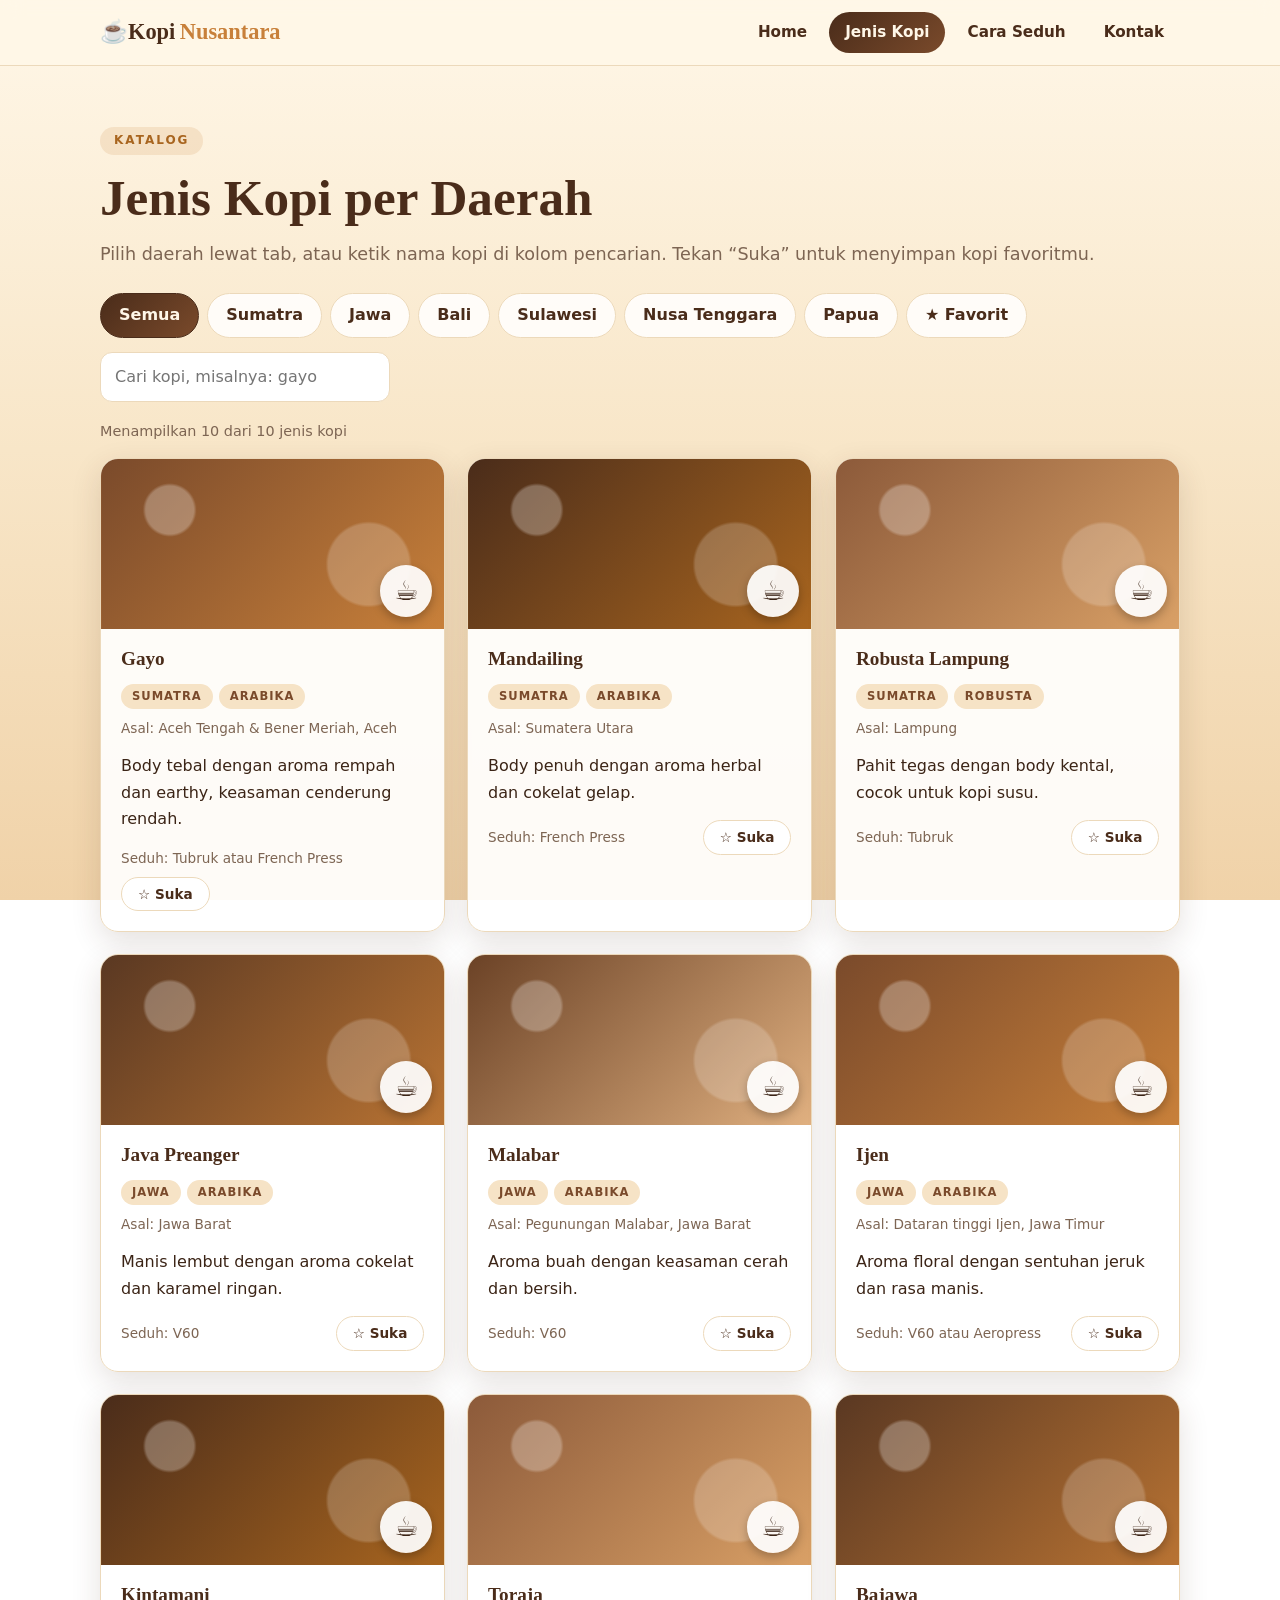
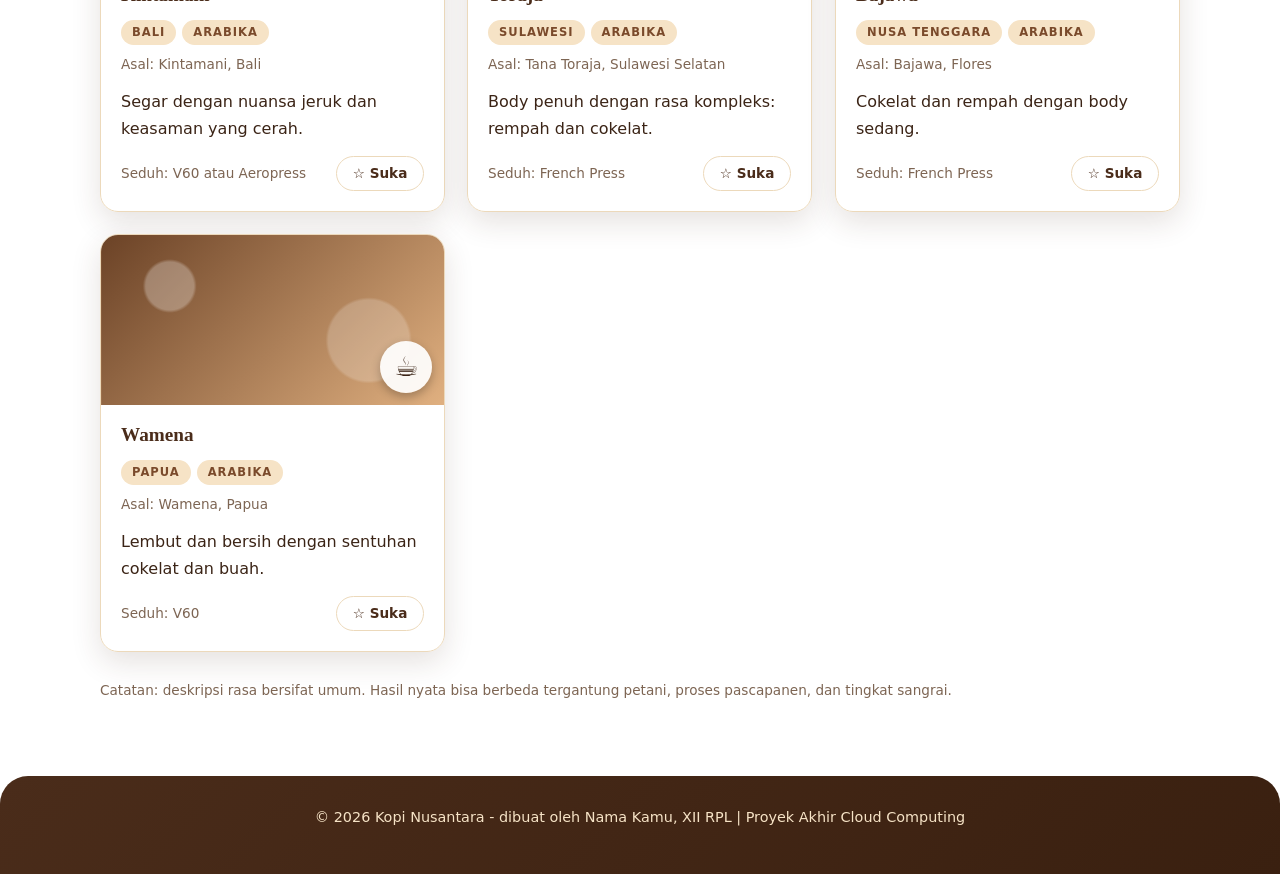
==== jenis.html @ bc32f539 "Add files via upload" ====
<!DOCTYPE html>
<html lang="id">
<head>
  <meta charset="UTF-8">
  <meta name="viewport" content="width=device-width, initial-scale=1.0">
  <meta name="description" content="Daftar jenis kopi Nusantara berdasarkan daerah asalnya.">
  <title>Kopi Nusantara | Jenis Kopi</title>
  <link rel="stylesheet" href="style.css">
</head>
<body>
  <header class="site-header">
    <div class="container nav-wrap">
      <a class="brand" href="index.html">Kopi<span>Nusantara</span></a>
      <button id="menu-btn" class="menu-btn" aria-label="Buka menu" aria-expanded="false">&#9776;</button>
      <nav id="nav" class="nav">
        <a href="index.html">Home</a>
        <a href="jenis.html" class="active">Jenis Kopi</a>
        <a href="seduh.html">Cara Seduh</a>
        <a href="kontak.html">Kontak</a>
      </nav>
    </div>
  </header>

  <main class="section">
    <div class="container">
      <p class="eyebrow">Katalog</p>
      <h1>Jenis Kopi per Daerah</h1>
      <p class="lead">Pilih daerah lewat tab, atau ketik nama kopi di kolom pencarian. Tekan &ldquo;Suka&rdquo; untuk menyimpan kopi favoritmu.</p>

      <div class="toolbar">
        <div id="tabs" class="tabs" role="group" aria-label="Filter daerah">
          <button type="button" class="active" data-daerah="Semua">Semua</button>
          <button type="button" data-daerah="Sumatra">Sumatra</button>
          <button type="button" data-daerah="Jawa">Jawa</button>
          <button type="button" data-daerah="Bali">Bali</button>
          <button type="button" data-daerah="Sulawesi">Sulawesi</button>
          <button type="button" data-daerah="Nusa Tenggara">Nusa Tenggara</button>
          <button type="button" data-daerah="Papua">Papua</button>
          <button type="button" data-daerah="Favorit">&#9733; Favorit</button>
        </div>
        <input id="search" class="search" type="text" placeholder="Cari kopi, misalnya: gayo" aria-label="Cari kopi">
      </div>

      <p id="count" class="count" aria-live="polite"></p>
      <div id="grid" class="grid cols-auto"></div>

      <p class="hint" style="margin-top:28px">Catatan: deskripsi rasa bersifat umum. Hasil nyata bisa berbeda tergantung petani, proses pascapanen, dan tingkat sangrai.</p>
    </div>
  </main>

  <footer class="site-footer">
    <p>&copy; 2026 Kopi Nusantara - dibuat oleh Nama Kamu, XII RPL | Proyek Akhir Cloud Computing</p>
  </footer>
  <script src="script.js"></script>
</body>
</html>
---- style.css ----
/* ===== Kopi Nusantara - style.css (versi menarik) ===== */
:root {
  --cream: #fff7e8;
  --cream-2: #f6e3c6;
  --card: rgba(255, 255, 255, 0.90);
  --brown: #4a2c1a;
  --brown-2: #7a4a2b;
  --caramel: #c8803a;
  --caramel-dark: #a8651f;
  --gold: #e8b46a;
  --text: #3b2416;
  --muted: #7d6553;
  --border: #ecd9bb;
  --danger: #b3321f;
  --radius: 18px;
  --shadow: 0 10px 30px rgba(74, 44, 26, 0.14);
  --shadow-hover: 0 16px 38px rgba(200, 128, 58, 0.35);
}

* { box-sizing: border-box; }
html { scroll-behavior: smooth; }

body {
  margin: 0;
  background: linear-gradient(180deg, #fff7e8 0%, #f8e6c8 50%, #f0d2a8 100%) fixed;
  color: var(--text);
  font-family: "Segoe UI", system-ui, -apple-system, Roboto, Arial, sans-serif;
  line-height: 1.65;
  font-size: 16px;
  overflow-x: hidden;
}

h1, h2, h3 {
  font-family: Georgia, "Times New Roman", serif;
  color: var(--brown);
  line-height: 1.2;
  margin: 0 0 12px;
}
h1 { font-size: clamp(2.1rem, 5vw, 3.2rem); }
h2 { font-size: clamp(1.5rem, 3.5vw, 2rem); }
h3 { font-size: 1.2rem; }
p { margin: 0 0 14px; }
a { color: var(--caramel-dark); }
img { max-width: 100%; }

.container { width: min(1080px, 100% - 32px); margin: 0 auto; }
.section { padding: 60px 0; }
.section.alt { background: rgba(246, 227, 198, 0.55); }
.section h2::after {
  content: "";
  display: block;
  width: 64px;
  height: 5px;
  border-radius: 5px;
  background: linear-gradient(90deg, var(--caramel), var(--gold));
  margin-top: 8px;
}
.lead { font-size: 1.1rem; color: var(--muted); }
.eyebrow {
  display: inline-block;
  background: rgba(200, 128, 58, 0.15);
  color: var(--caramel-dark);
  padding: 4px 14px;
  border-radius: 999px;
  text-transform: uppercase;
  letter-spacing: 2px;
  font-size: 0.75rem;
  font-weight: 700;
  margin-bottom: 12px;
}

main, .site-footer { position: relative; z-index: 1; }

/* ===== Emoji kopi berterbangan ===== */
.emoji-layer {
  position: fixed;
  inset: 0;
  overflow: hidden;
  pointer-events: none;
  z-index: 0;
}
.emoji-layer span {
  position: absolute;
  bottom: -70px;
  opacity: 0;
  user-select: none;
  animation: floatUp linear infinite;
  filter: drop-shadow(0 4px 6px rgba(74, 44, 26, 0.25));
}
@keyframes floatUp {
  0%   { transform: translate(0, 0) rotate(0deg); opacity: 0; }
  10%  { opacity: 0.6; }
  90%  { opacity: 0.6; }
  100% { transform: translate(var(--dx, 40px), -115vh) rotate(var(--rot, 300deg)); opacity: 0; }
}

/* Ledakan emoji saat tombol ditekan */
.burst {
  position: fixed;
  z-index: 60;
  pointer-events: none;
  font-size: 1.6rem;
  animation: burst 0.9s ease-out forwards;
}
@keyframes burst {
  from { transform: translate(0, 0) scale(0.5); opacity: 1; }
  to   { transform: translate(var(--bx), var(--by)) scale(1.4) rotate(200deg); opacity: 0; }
}

/* ===== Navbar ===== */
.site-header {
  position: sticky;
  top: 0;
  z-index: 30;
  background: rgba(255, 247, 232, 0.88);
  backdrop-filter: blur(10px);
  border-bottom: 1px solid var(--border);
}
.nav-wrap { display: flex; align-items: center; justify-content: space-between; padding: 12px 0; }
.brand { font-family: Georgia, serif; font-size: 1.4rem; font-weight: 700; color: var(--brown); text-decoration: none; }
.brand::before { content: "\2615 "; }
.brand span { color: var(--caramel); margin-left: 0.2em; }
.nav { display: flex; gap: 6px; }
.nav a {
  color: var(--brown);
  text-decoration: none;
  padding: 8px 16px;
  border-radius: 999px;
  font-weight: 600;
  font-size: 0.95rem;
  transition: background 0.2s, transform 0.2s;
}
.nav a:hover { background: var(--cream-2); transform: translateY(-1px); }
.nav a.active { background: linear-gradient(135deg, var(--brown), var(--brown-2)); color: var(--cream); }
.menu-btn {
  display: none;
  background: none;
  border: 1px solid var(--border);
  border-radius: 10px;
  font-size: 1.3rem;
  padding: 4px 12px;
  color: var(--brown);
  cursor: pointer;
}

/* ===== Tombol ===== */
.btn {
  display: inline-block;
  background: linear-gradient(135deg, var(--brown), var(--brown-2));
  color: var(--cream);
  border: 2px solid transparent;
  border-radius: 999px;
  padding: 12px 28px;
  font: inherit;
  font-weight: 700;
  cursor: pointer;
  text-decoration: none;
  box-shadow: 0 6px 16px rgba(74, 44, 26, 0.25);
  transition: transform 0.2s, box-shadow 0.2s;
}
.btn:hover { transform: translateY(-3px) scale(1.03); box-shadow: var(--shadow-hover); }
.btn:active { transform: scale(0.97); }
.btn.light { background: rgba(255, 255, 255, 0.7); color: var(--brown); border-color: var(--brown); box-shadow: none; }
.btn.light:hover { background: var(--brown); color: var(--cream); }
.btn-row { display: flex; flex-wrap: wrap; gap: 12px; }

/* ===== Hero ===== */
.hero { padding: 70px 0 54px; position: relative; }
.hero::before {
  content: "";
  position: absolute;
  top: -80px;
  right: -120px;
  width: 520px;
  height: 520px;
  border-radius: 50%;
  background: radial-gradient(circle, rgba(232, 180, 106, 0.55), transparent 70%);
  z-index: -1;
}
.hero-grid { display: grid; grid-template-columns: 1.1fr 0.9fr; gap: 40px; align-items: center; }
.hero h1 span {
  background: linear-gradient(90deg, #c8803a, #8c3f12);
  -webkit-background-clip: text;
  background-clip: text;
  color: transparent;
}
.hero-art {
  background: radial-gradient(circle at 50% 40%, #fff 0%, var(--cream-2) 72%);
  border-radius: 50%;
  aspect-ratio: 1;
  display: grid;
  place-items: center;
  box-shadow: var(--shadow), 0 0 0 14px rgba(255, 255, 255, 0.5);
  animation: bob 6s ease-in-out infinite;
}
.hero-art svg { width: 78%; height: auto; }
@keyframes bob { 0%, 100% { transform: translateY(0); } 50% { transform: translateY(-14px); } }
.steam { animation: steam 3s ease-in-out infinite; }
.steam:nth-child(2) { animation-delay: 0.6s; }
.steam:nth-child(3) { animation-delay: 1.2s; }
@keyframes steam {
  0% { opacity: 0; transform: translateY(8px); }
  50% { opacity: 0.85; }
  100% { opacity: 0; transform: translateY(-14px); }
}

/* ===== Kartu & grid ===== */
.grid { display: grid; gap: 22px; }
.grid.cols-3 { grid-template-columns: repeat(3, 1fr); }
.grid.cols-auto { grid-template-columns: repeat(auto-fill, minmax(255px, 1fr)); }

.card {
  background: var(--card);
  border: 1px solid var(--border);
  border-radius: var(--radius);
  box-shadow: var(--shadow);
  overflow: hidden;
  transition: transform 0.25s, box-shadow 0.25s;
}
.card:hover { transform: translateY(-6px); box-shadow: var(--shadow-hover); }
#grid .card, #rekom .card { animation: pop 0.45s ease both; }
@keyframes pop { from { opacity: 0; transform: translateY(18px) scale(0.96); } to { opacity: 1; transform: none; } }

.card-body { padding: 18px 20px 20px; }
.feature { padding: 28px 22px; text-align: center; }
.feature .icon {
  width: 68px;
  height: 68px;
  margin: 0 auto 12px;
  display: grid;
  place-items: center;
  font-size: 2rem;
  border-radius: 50%;
  background: linear-gradient(135deg, var(--cream-2), #fff);
  box-shadow: inset 0 0 0 3px var(--gold);
}

.foto {
  position: relative;
  height: 170px;
  display: flex;
  align-items: flex-end;
  justify-content: flex-end;
  padding: 12px;
  background-image:
    var(--img, none),
    radial-gradient(circle at 20% 30%, rgba(255, 255, 255, 0.28) 0 8%, transparent 9%),
    radial-gradient(circle at 78% 62%, rgba(255, 255, 255, 0.2) 0 14%, transparent 15%),
    linear-gradient(135deg, var(--c1, #7a4a2b), var(--c2, #c8803a));
  background-size: cover;
  background-position: center;
}
.sticker {
  width: 52px;
  height: 52px;
  display: grid;
  place-items: center;
  font-size: 1.7rem;
  background: rgba(255, 255, 255, 0.92);
  border-radius: 50%;
  box-shadow: 0 4px 10px rgba(0, 0, 0, 0.25);
}
.badge {
  display: inline-block;
  font-size: 0.72rem;
  font-weight: 700;
  letter-spacing: 1px;
  text-transform: uppercase;
  background: var(--cream-2);
  color: var(--brown-2);
  padding: 3px 11px;
  border-radius: 999px;
  margin-right: 6px;
}
.card .meta { margin-bottom: 8px; }
.card-foot { display: flex; justify-content: space-between; align-items: center; margin-top: 12px; gap: 8px; flex-wrap: wrap; }
.fav-btn {
  background: #fff;
  border: 1px solid var(--border);
  border-radius: 999px;
  padding: 5px 16px;
  font: inherit;
  font-size: 0.85rem;
  font-weight: 600;
  cursor: pointer;
  color: var(--brown);
  transition: transform 0.2s;
}
.fav-btn:hover { transform: scale(1.08); }
.fav-btn.on { background: linear-gradient(135deg, var(--caramel), var(--caramel-dark)); border-color: var(--caramel); color: #fff; }

/* ===== Tab & pencarian ===== */
.toolbar { display: flex; flex-wrap: wrap; gap: 14px; align-items: center; justify-content: space-between; margin: 24px 0 18px; }
.tabs { display: flex; flex-wrap: wrap; gap: 8px; }
.tabs button {
  background: rgba(255, 255, 255, 0.85);
  border: 1px solid var(--border);
  border-radius: 999px;
  padding: 8px 18px;
  font: inherit;
  font-weight: 600;
  color: var(--brown);
  cursor: pointer;
  transition: transform 0.2s, background 0.2s;
}
.tabs button:hover { border-color: var(--caramel); transform: translateY(-2px); }
.tabs button.active { background: linear-gradient(135deg, var(--brown), var(--brown-2)); color: var(--cream); border-color: var(--brown); }
.search {
  flex: 0 1 290px;
  min-width: 210px;
  padding: 11px 18px;
  border-radius: 999px;
  border: 1px solid var(--border);
  background: #fff;
  font: inherit;
  color: var(--text);
}
.count { color: var(--muted); font-size: 0.9rem; margin-bottom: 14px; }
.empty { grid-column: 1 / -1; text-align: center; color: var(--muted); padding: 40px 0; }

/* ===== Fakta & rekomendasi ===== */
.fact-box {
  background: linear-gradient(135deg, var(--brown), #6b3a1f);
  color: var(--cream);
  border-radius: 24px;
  padding: 36px 28px;
  text-align: center;
  box-shadow: var(--shadow);
}
.fact-box .eyebrow { background: rgba(255, 255, 255, 0.15); color: var(--gold); }
.fact-box p { font-size: 1.2rem; min-height: 3.4em; margin-bottom: 18px; }
.fact-box .btn { background: linear-gradient(135deg, var(--caramel), var(--gold)); color: var(--brown); }

select, input[type="number"], input[type="text"], input[type="email"], textarea {
  font: inherit;
  color: var(--text);
  background: #fff;
  border: 1px solid var(--border);
  border-radius: 12px;
  padding: 11px 14px;
  width: 100%;
}
select:focus, input:focus, textarea:focus, button:focus-visible, a:focus-visible {
  outline: 3px solid rgba(200, 128, 58, 0.5);
  outline-offset: 1px;
}
.picker { display: flex; flex-wrap: wrap; gap: 12px; align-items: center; margin: 20px 0; }
.picker select { max-width: 320px; }

/* ===== Seduh ===== */
.brew-grid { display: grid; grid-template-columns: 1fr 1fr; gap: 24px; align-items: start; }
.panel {
  background: var(--card);
  border: 1px solid var(--border);
  border-radius: var(--radius);
  box-shadow: var(--shadow);
  padding: 26px;
}
.stats { display: grid; grid-template-columns: repeat(3, 1fr); gap: 10px; margin: 18px 0; }
.stat { background: var(--cream); border: 1px solid var(--border); border-radius: 14px; padding: 12px 8px; text-align: center; }
.stat b { display: block; font-size: 1.05rem; color: var(--brown); }
.stat span { font-size: 0.78rem; color: var(--muted); }
.steps { padding-left: 22px; margin: 0; }
.steps li { margin-bottom: 8px; }

.timer-face {
  font-family: "Courier New", monospace;
  font-size: 4.2rem;
  font-weight: 700;
  text-align: center;
  color: var(--brown);
  letter-spacing: 4px;
  margin: 6px 0 14px;
  text-shadow: 0 3px 0 rgba(200, 128, 58, 0.25);
}
.progress { height: 12px; background: var(--cream-2); border-radius: 999px; overflow: hidden; margin-bottom: 20px; }
.progress span { display: block; height: 100%; width: 0; background: linear-gradient(90deg, var(--caramel), var(--gold)); transition: width 1s linear; }
.timer-btns { display: flex; justify-content: center; gap: 10px; flex-wrap: wrap; }
.calc { margin-top: 22px; padding-top: 18px; border-top: 2px dashed var(--border); }
.calc-result { margin-top: 10px; font-weight: 700; color: var(--brown); }

/* ===== Form ===== */
.form-row { margin-bottom: 16px; }
.form-row label { display: block; font-weight: 600; margin-bottom: 4px; }
textarea { min-height: 130px; resize: vertical; }
.error { color: var(--danger); font-size: 0.85rem; min-height: 1.2em; display: block; margin-top: 2px; }
.contact-grid { display: grid; grid-template-columns: 0.8fr 1.2fr; gap: 26px; align-items: start; margin-top: 24px; }
.info-list { list-style: none; padding: 0; margin: 0; }
.info-list li { margin-bottom: 10px; }
.sent-item { background: var(--cream); border: 1px solid var(--border); border-radius: 12px; padding: 10px 14px; margin-bottom: 8px; font-size: 0.92rem; }
.sent-item small { color: var(--muted); display: block; }
.hint { font-size: 0.85rem; color: var(--muted); }

.site-footer {
  background: linear-gradient(135deg, var(--brown), #3a2010);
  color: var(--cream-2);
  text-align: center;
  padding: 30px 16px;
  font-size: 0.9rem;
  border-radius: 28px 28px 0 0;
}

/* ===== Muncul saat scroll ===== */
.reveal { opacity: 0; transform: translateY(26px); transition: opacity 0.7s ease, transform 0.7s ease; }
.reveal.in { opacity: 1; transform: none; }

/* ===== Responsif ===== */
@media (max-width: 800px) {
  .menu-btn { display: block; }
  .nav {
    display: none;
    position: absolute;
    top: 100%;
    left: 0;
    right: 0;
    flex-direction: column;
    background: var(--cream);
    border-bottom: 1px solid var(--border);
    padding: 10px 16px 16px;
  }
  .nav.open { display: flex; }
  .nav-wrap { position: relative; }
  .hero { padding-top: 34px; }
  .hero-grid, .brew-grid, .contact-grid { grid-template-columns: 1fr; }
  .hero-art { max-width: 300px; margin: 0 auto; }
  .grid.cols-3 { grid-template-columns: 1fr; }
  .timer-face { font-size: 3rem; }
  .section { padding: 42px 0; }
  .stats { grid-template-columns: 1fr; }
}

@media (prefers-reduced-motion: reduce) {
  * { animation: none !important; transition: none !important; }
  .emoji-layer { display: none; }
  .reveal { opacity: 1; transform: none; }
}
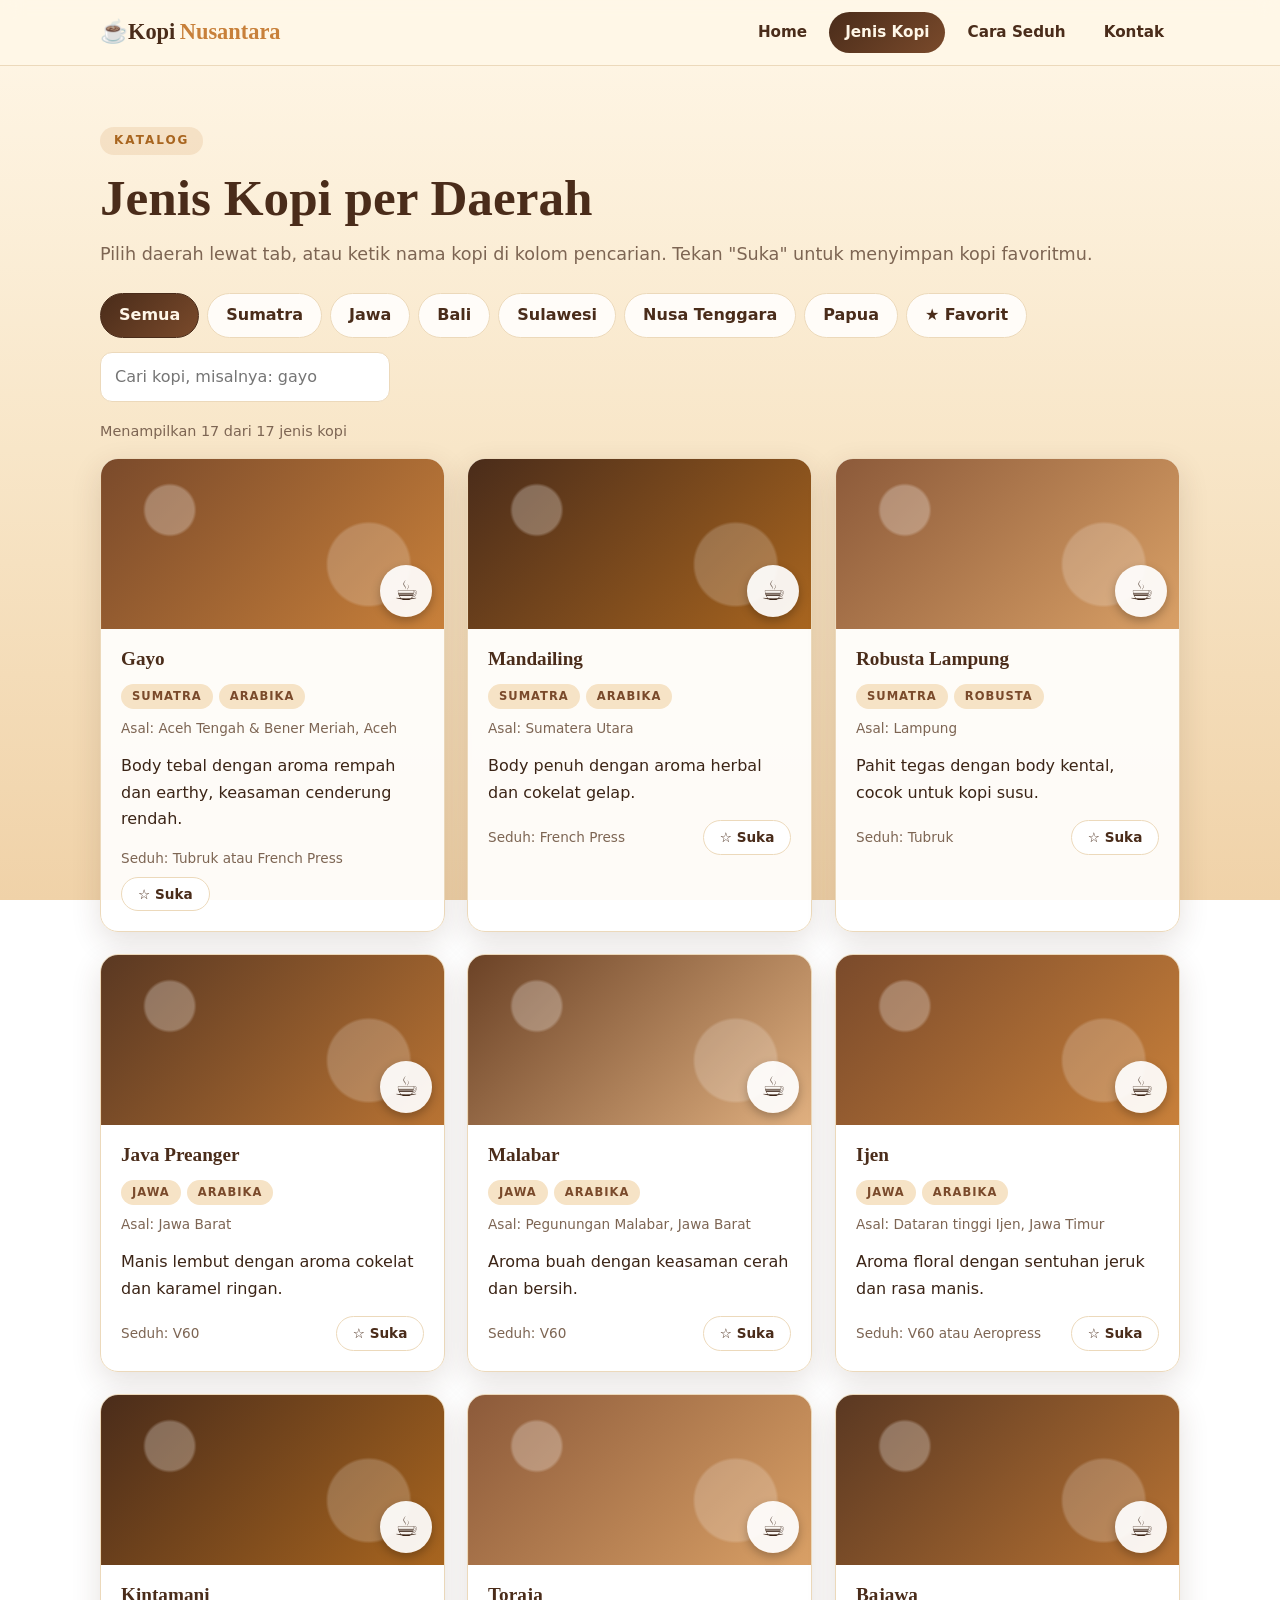
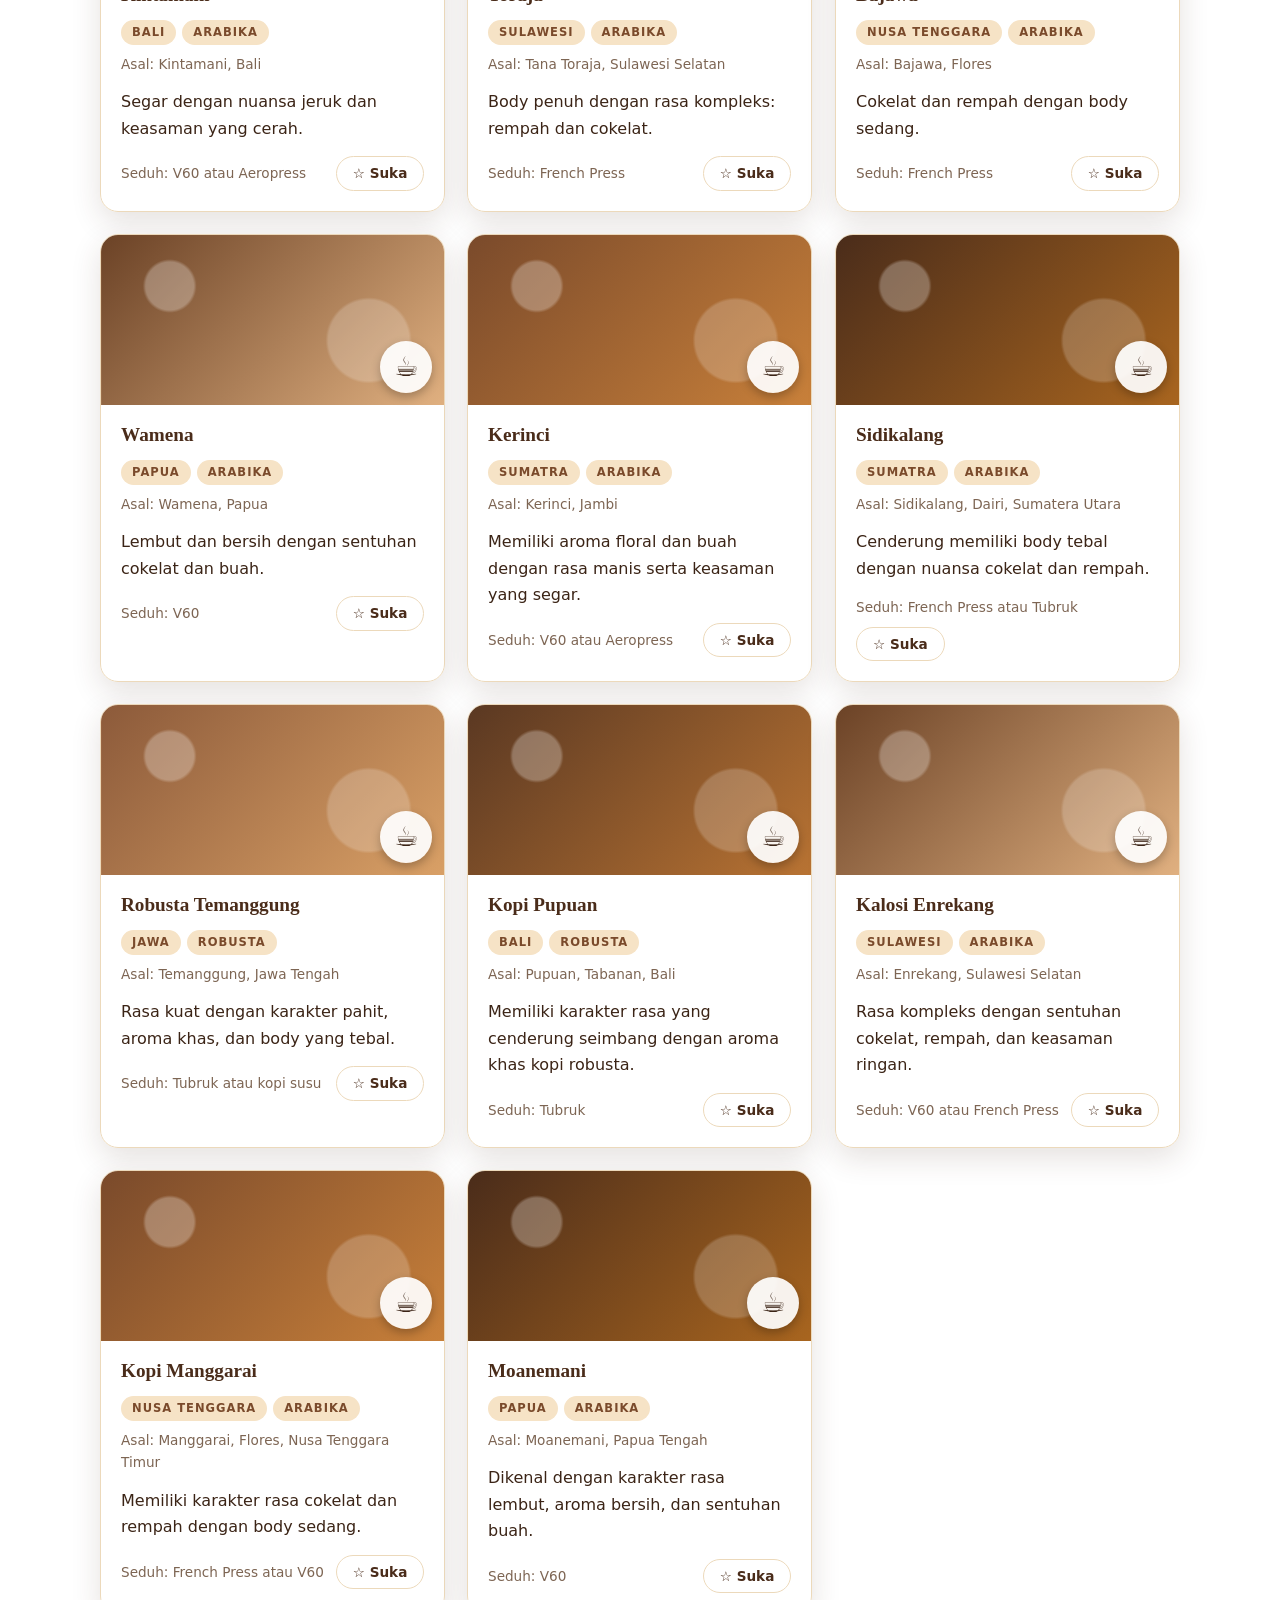
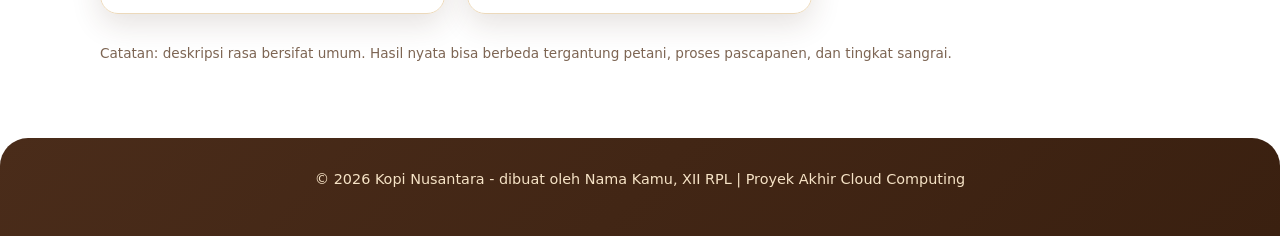
==== commit 56855fab: "Refactor paragraph tags in jenis.html Updated paragraph formatting for better readability." ====
--- a/jenis.html
+++ b/jenis.html
@@ -1,3 +1,4 @@
+
 <!DOCTYPE html>
 <html lang="id">
 <head>
@@ -25,7 +26,10 @@
     <div class="container">
       <p class="eyebrow">Katalog</p>
       <h1>Jenis Kopi per Daerah</h1>
-      <p class="lead">Pilih daerah lewat tab, atau ketik nama kopi di kolom pencarian. Tekan &ldquo;Suka&rdquo; untuk menyimpan kopi favoritmu.</p>
+      <p class="lead">
+        Pilih daerah lewat tab, atau ketik nama kopi di kolom pencarian.
+        Tekan "Suka" untuk menyimpan kopi favoritmu.
+      </p>
 
       <div class="toolbar">
         <div id="tabs" class="tabs" role="group" aria-label="Filter daerah">
@@ -38,19 +42,31 @@
           <button type="button" data-daerah="Papua">Papua</button>
           <button type="button" data-daerah="Favorit">&#9733; Favorit</button>
         </div>
-        <input id="search" class="search" type="text" placeholder="Cari kopi, misalnya: gayo" aria-label="Cari kopi">
+
+        <input
+          id="search"
+          class="search"
+          type="text"
+          placeholder="Cari kopi, misalnya: gayo"
+          aria-label="Cari kopi">
       </div>
 
       <p id="count" class="count" aria-live="polite"></p>
+
+      <!-- Daftar jenis kopi ditampilkan melalui script.js -->
       <div id="grid" class="grid cols-auto"></div>
 
-      <p class="hint" style="margin-top:28px">Catatan: deskripsi rasa bersifat umum. Hasil nyata bisa berbeda tergantung petani, proses pascapanen, dan tingkat sangrai.</p>
+      <p class="hint" style="margin-top:28px">
+        Catatan: deskripsi rasa bersifat umum. Hasil nyata bisa berbeda
+        tergantung petani, proses pascapanen, dan tingkat sangrai.
+      </p>
     </div>
   </main>
 
   <footer class="site-footer">
     <p>&copy; 2026 Kopi Nusantara - dibuat oleh Nama Kamu, XII RPL | Proyek Akhir Cloud Computing</p>
   </footer>
+
   <script src="script.js"></script>
 </body>
 </html>
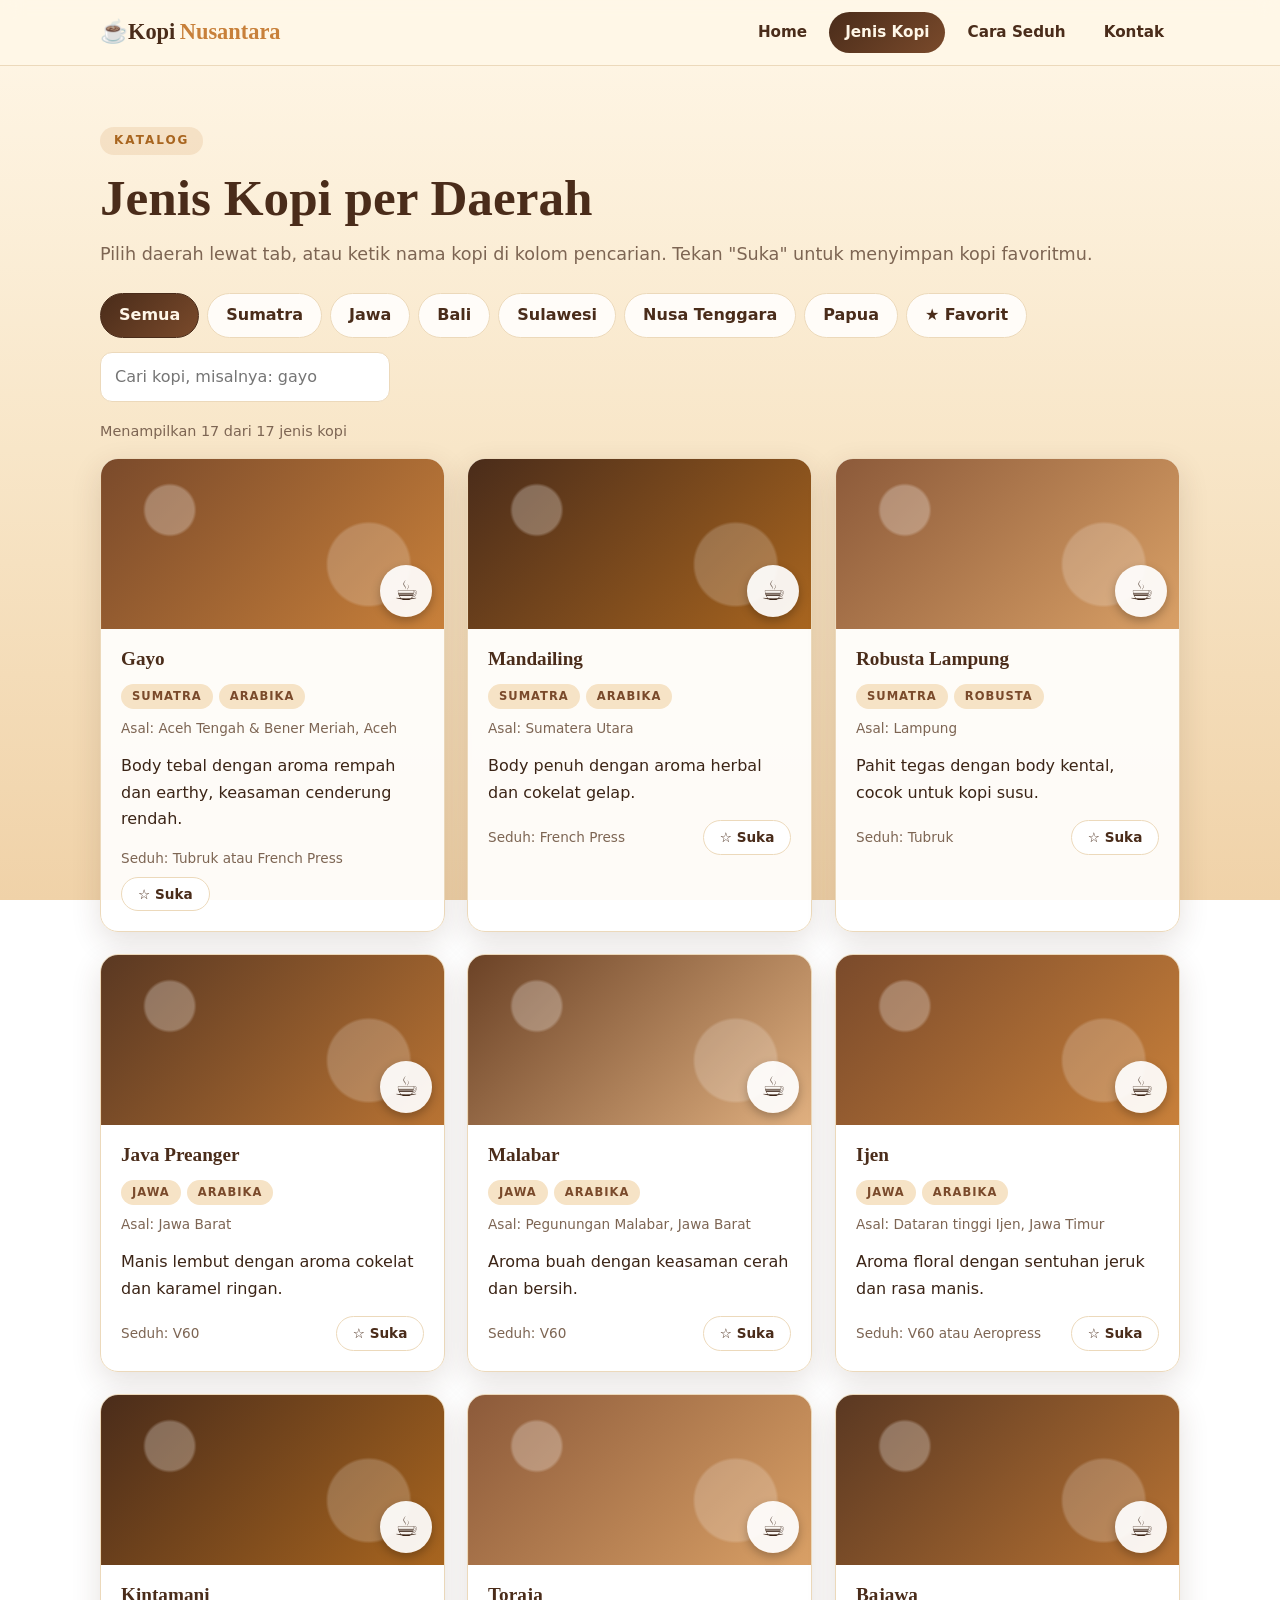
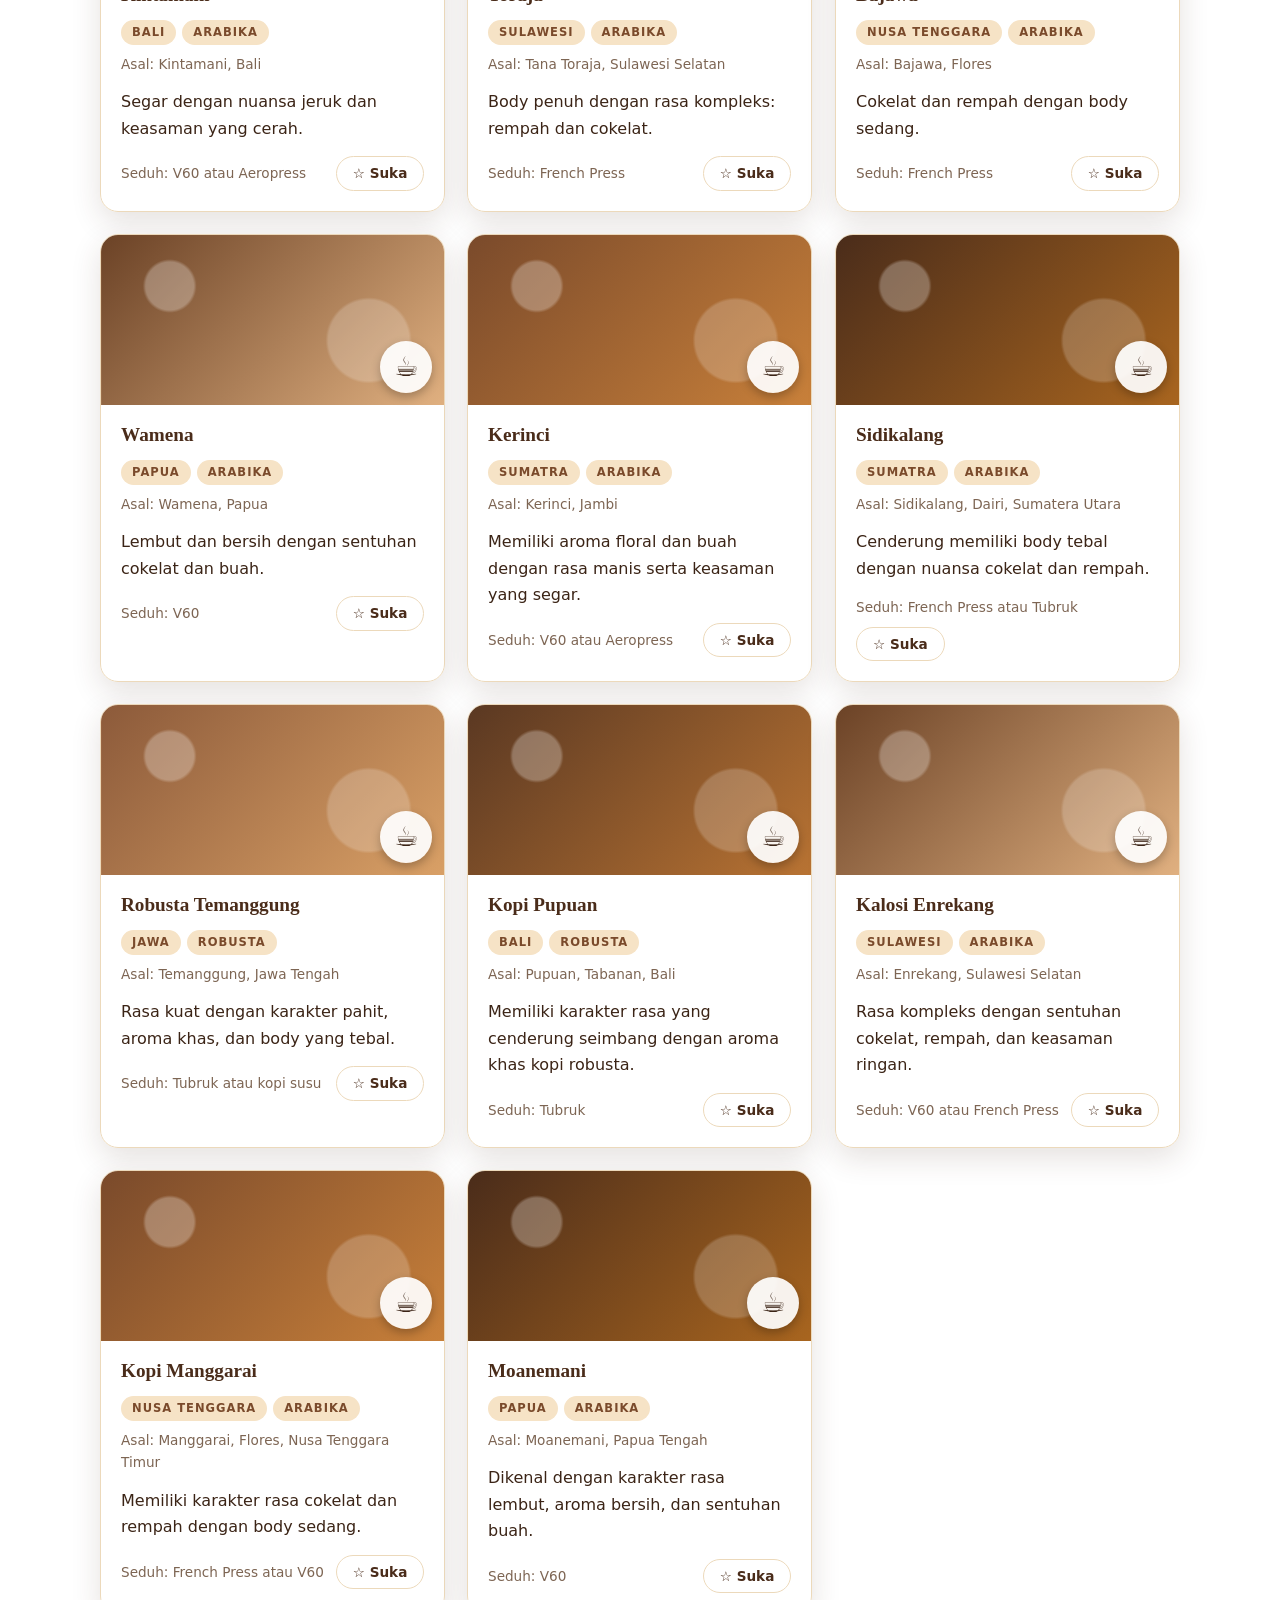
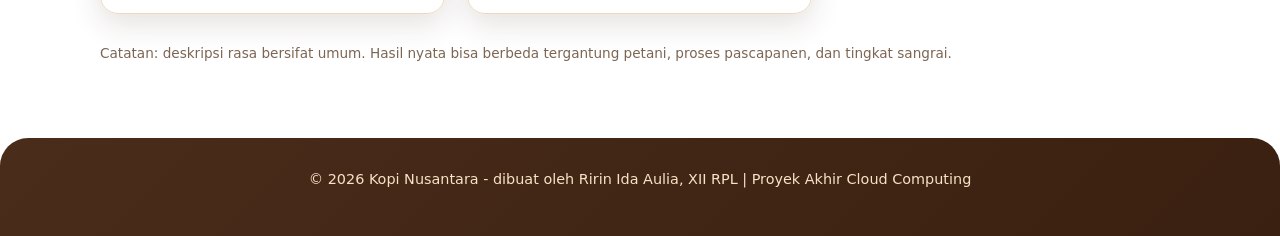
==== commit 92860334: "Update footer author name in jenis.html" ====
--- a/jenis.html
+++ b/jenis.html
@@ -64,7 +64,7 @@
   </main>
 
   <footer class="site-footer">
-    <p>&copy; 2026 Kopi Nusantara - dibuat oleh Nama Kamu, XII RPL | Proyek Akhir Cloud Computing</p>
+    <p>&copy; 2026 Kopi Nusantara - dibuat oleh Ririn Ida Aulia, XII RPL | Proyek Akhir Cloud Computing</p>
   </footer>
 
   <script src="script.js"></script>
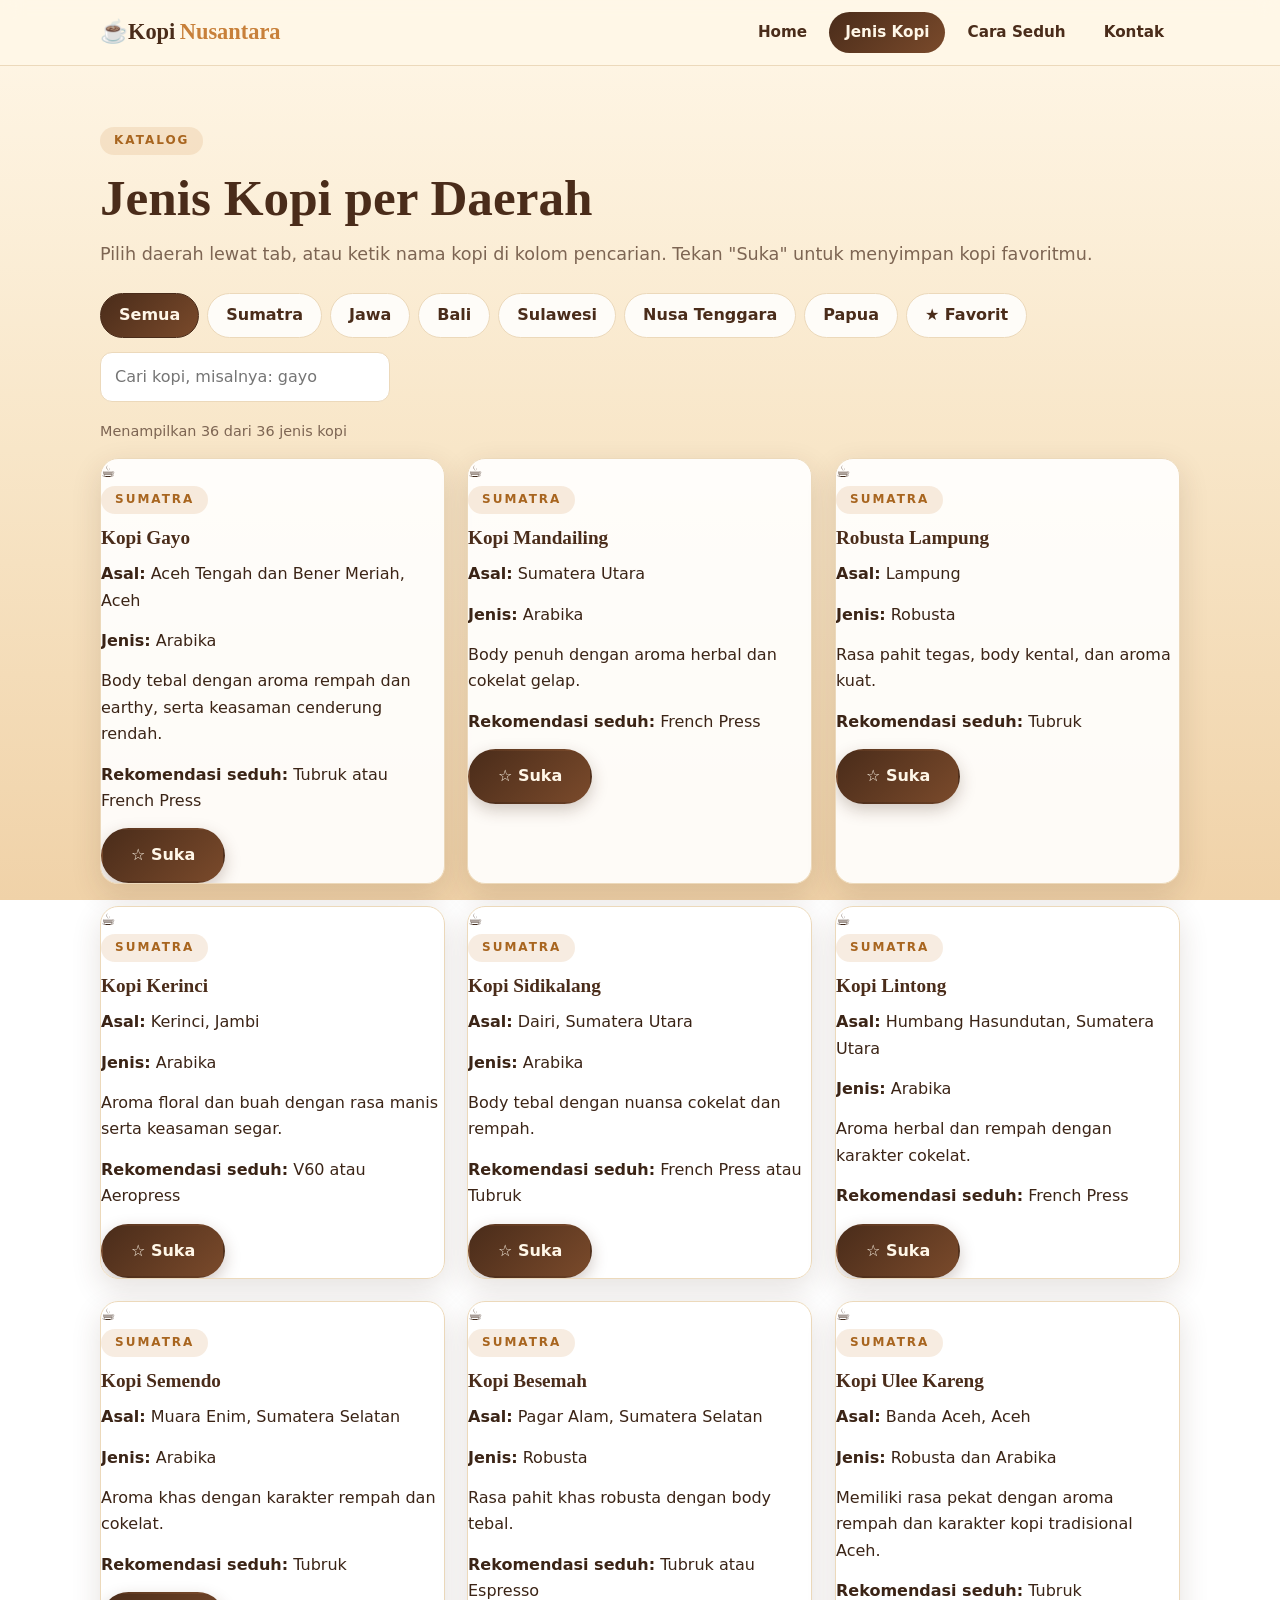
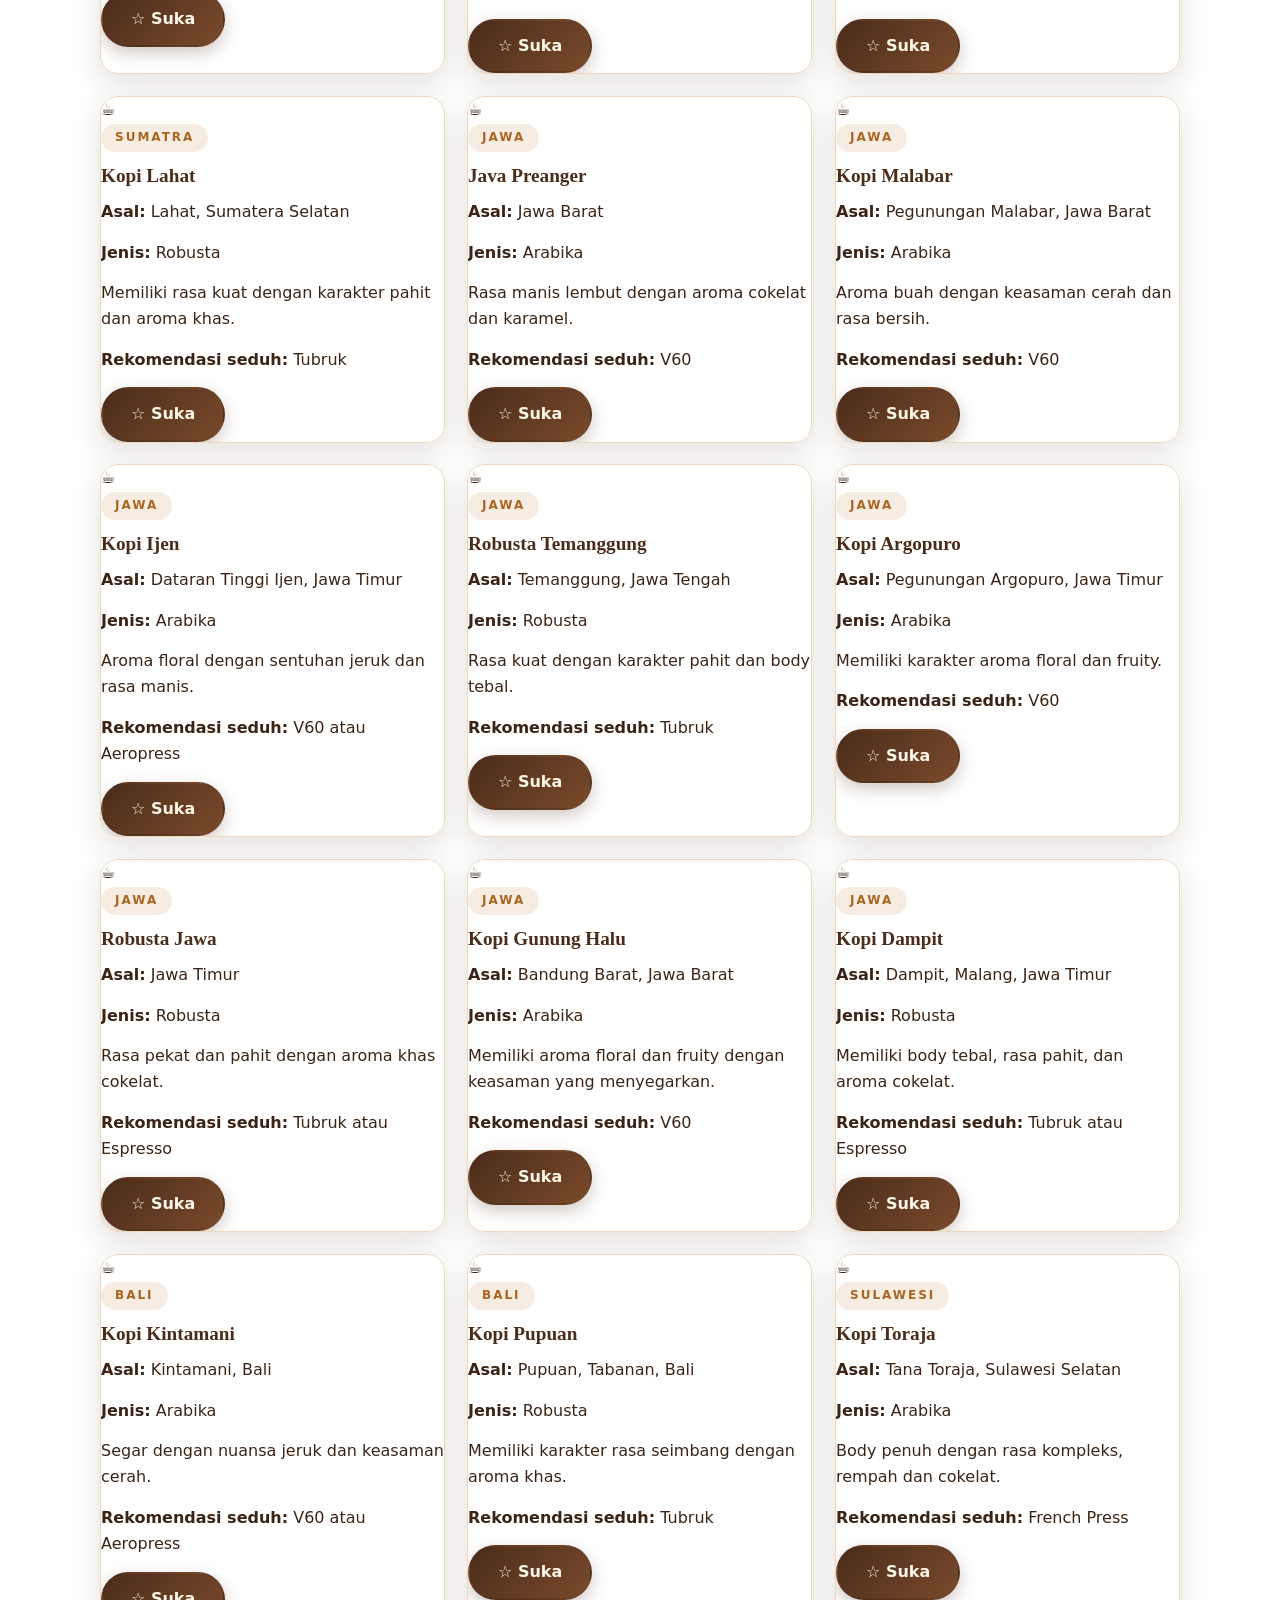
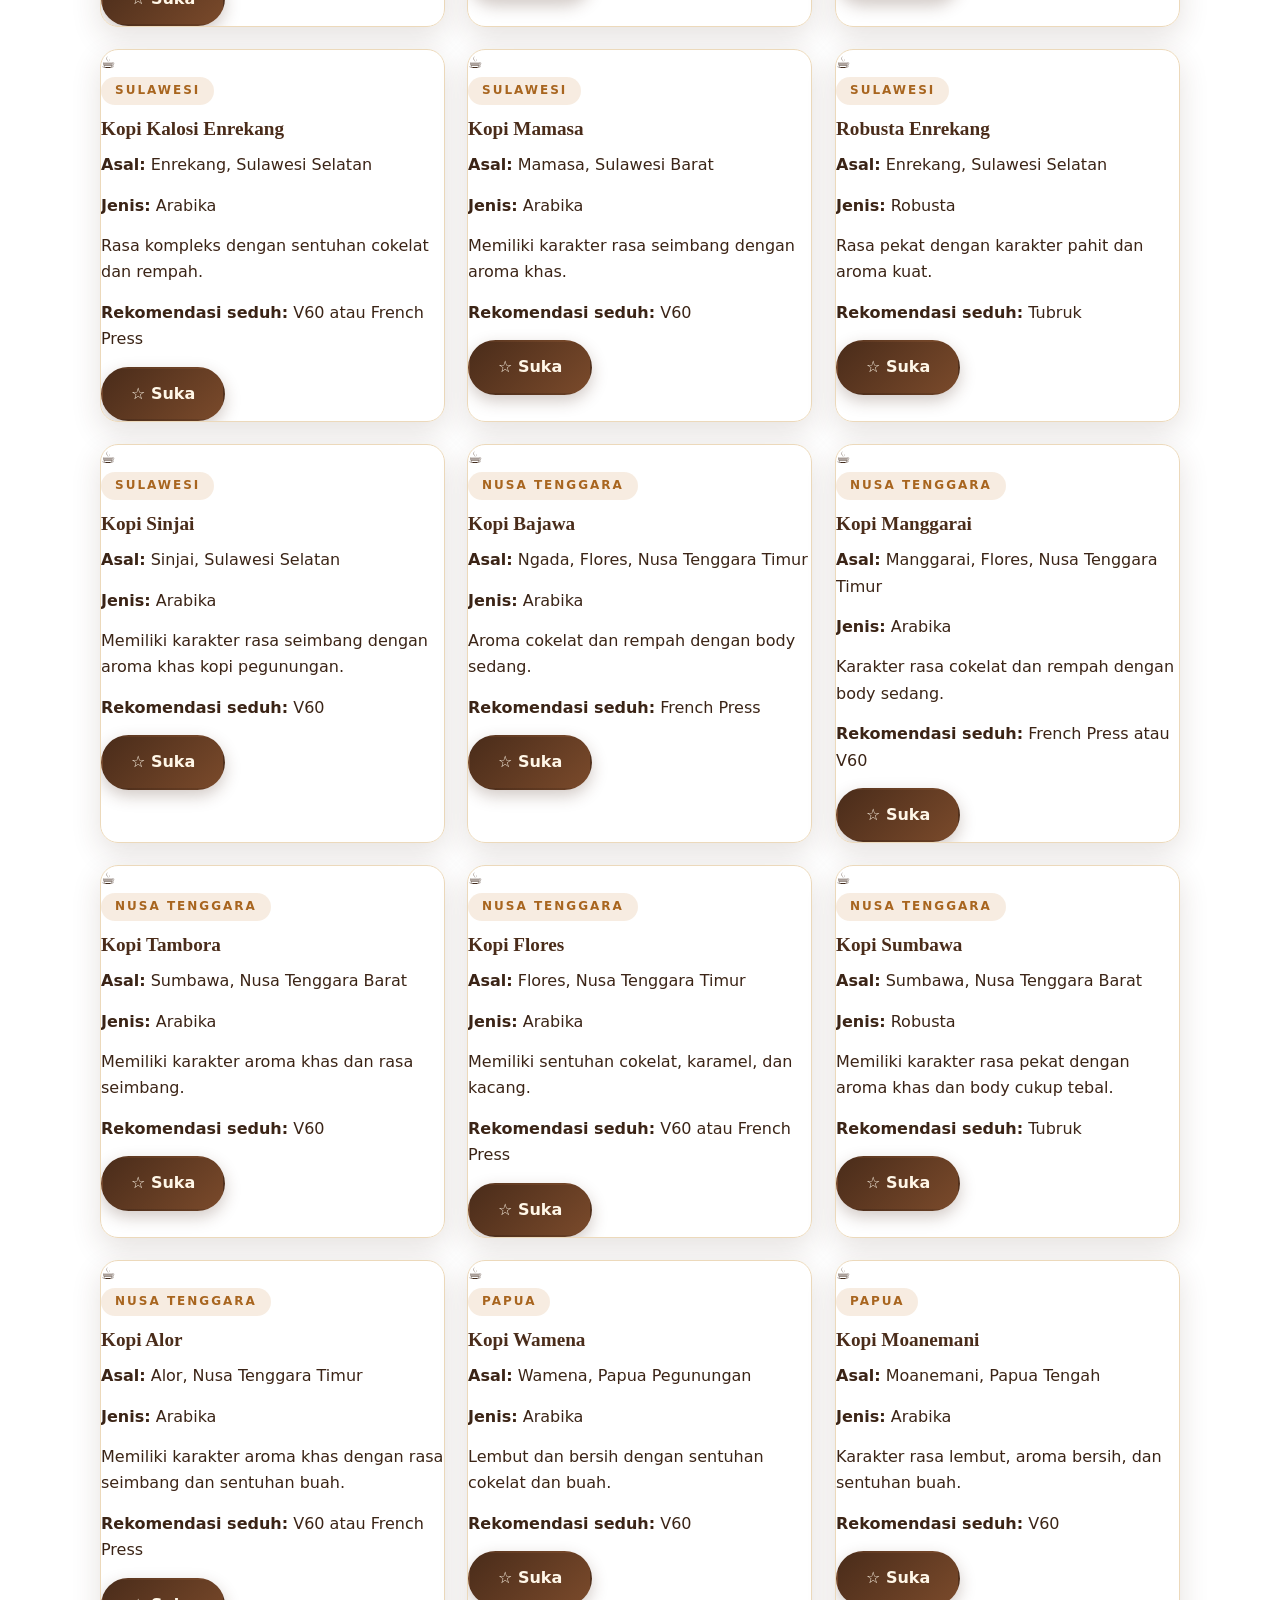
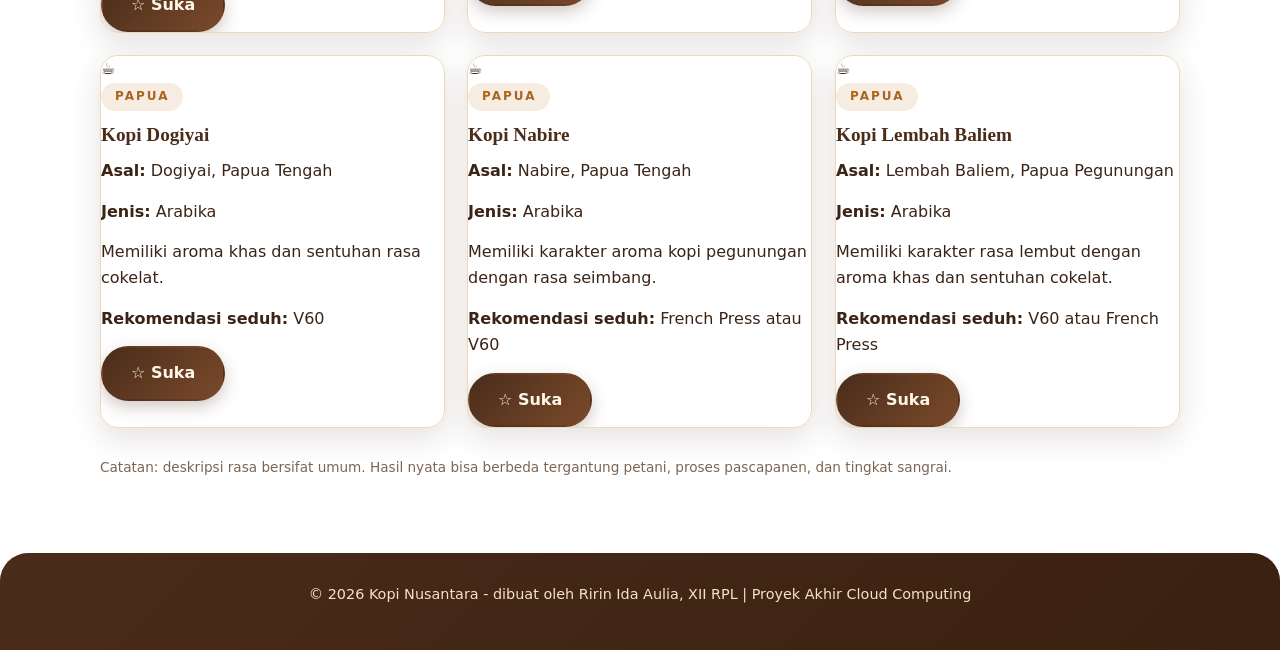
==== commit 956953b5: "Update jenis.html" ====
--- a/jenis.html
+++ b/jenis.html
@@ -53,7 +53,6 @@
 
       <p id="count" class="count" aria-live="polite"></p>
 
-      <!-- Daftar jenis kopi ditampilkan melalui script.js -->
       <div id="grid" class="grid cols-auto"></div>
 
       <p class="hint" style="margin-top:28px">
--- a/style.css
+++ b/style.css
@@ -1,4 +1,9 @@
-/* ===== Kopi Nusantara - style.css (versi menarik) ===== */
+
+/* =========================================
+   KOPI NUSANTARA - STYLE.CSS LENGKAP
+   Tema: Cream, Brown, Caramel
+========================================= */
+
 :root {
   --cream: #fff7e8;
   --cream-2: #f6e3c6;
@@ -17,12 +22,24 @@
   --shadow-hover: 0 16px 38px rgba(200, 128, 58, 0.35);
 }
 
-* { box-sizing: border-box; }
-html { scroll-behavior: smooth; }
+/* RESET */
+
+* {
+  box-sizing: border-box;
+}
+
+html {
+  scroll-behavior: smooth;
+}
 
 body {
   margin: 0;
-  background: linear-gradient(180deg, #fff7e8 0%, #f8e6c8 50%, #f0d2a8 100%) fixed;
+  background: linear-gradient(
+    180deg,
+    #fff7e8 0%,
+    #f8e6c8 50%,
+    #f0d2a8 100%
+  ) fixed;
   color: var(--text);
   font-family: "Segoe UI", system-ui, -apple-system, Roboto, Arial, sans-serif;
   line-height: 1.65;
@@ -30,22 +47,52 @@
   overflow-x: hidden;
 }
 
+/* JUDUL DAN TEKS */
+
 h1, h2, h3 {
   font-family: Georgia, "Times New Roman", serif;
   color: var(--brown);
   line-height: 1.2;
   margin: 0 0 12px;
 }
-h1 { font-size: clamp(2.1rem, 5vw, 3.2rem); }
-h2 { font-size: clamp(1.5rem, 3.5vw, 2rem); }
-h3 { font-size: 1.2rem; }
-p { margin: 0 0 14px; }
-a { color: var(--caramel-dark); }
-img { max-width: 100%; }
-
-.container { width: min(1080px, 100% - 32px); margin: 0 auto; }
-.section { padding: 60px 0; }
-.section.alt { background: rgba(246, 227, 198, 0.55); }
+
+h1 {
+  font-size: clamp(2.1rem, 5vw, 3.2rem);
+}
+
+h2 {
+  font-size: clamp(1.5rem, 3.5vw, 2rem);
+}
+
+h3 {
+  font-size: 1.2rem;
+}
+
+p {
+  margin: 0 0 14px;
+}
+
+a {
+  color: var(--caramel-dark);
+}
+
+img {
+  max-width: 100%;
+}
+
+.container {
+  width: min(1080px, 100% - 32px);
+  margin: 0 auto;
+}
+
+.section {
+  padding: 60px 0;
+}
+
+.section.alt {
+  background: rgba(246, 227, 198, 0.55);
+}
+
 .section h2::after {
   content: "";
   display: block;
@@ -55,7 +102,12 @@
   background: linear-gradient(90deg, var(--caramel), var(--gold));
   margin-top: 8px;
 }
-.lead { font-size: 1.1rem; color: var(--muted); }
+
+.lead {
+  font-size: 1.1rem;
+  color: var(--muted);
+}
+
 .eyebrow {
   display: inline-block;
   background: rgba(200, 128, 58, 0.15);
@@ -69,9 +121,14 @@
   margin-bottom: 12px;
 }
 
-main, .site-footer { position: relative; z-index: 1; }
-
-/* ===== Emoji kopi berterbangan ===== */
+main,
+.site-footer {
+  position: relative;
+  z-index: 1;
+}
+
+/* EMOJI KOPI BERTERBANGAN */
+
 .emoji-layer {
   position: fixed;
   inset: 0;
@@ -79,6 +136,7 @@
   pointer-events: none;
   z-index: 0;
 }
+
 .emoji-layer span {
   position: absolute;
   bottom: -70px;
@@ -87,14 +145,29 @@
   animation: floatUp linear infinite;
   filter: drop-shadow(0 4px 6px rgba(74, 44, 26, 0.25));
 }
+
 @keyframes floatUp {
-  0%   { transform: translate(0, 0) rotate(0deg); opacity: 0; }
-  10%  { opacity: 0.6; }
-  90%  { opacity: 0.6; }
-  100% { transform: translate(var(--dx, 40px), -115vh) rotate(var(--rot, 300deg)); opacity: 0; }
-}
-
-/* Ledakan emoji saat tombol ditekan */
+  0% {
+    transform: translate(0, 0) rotate(0deg);
+    opacity: 0;
+  }
+
+  10% {
+    opacity: 0.6;
+  }
+
+  90% {
+    opacity: 0.6;
+  }
+
+  100% {
+    transform: translate(var(--dx, 40px), -115vh) rotate(var(--rot, 300deg));
+    opacity: 0;
+  }
+}
+
+/* LEDAKAN EMOJI */
+
 .burst {
   position: fixed;
   z-index: 60;
@@ -102,12 +175,21 @@
   font-size: 1.6rem;
   animation: burst 0.9s ease-out forwards;
 }
+
 @keyframes burst {
-  from { transform: translate(0, 0) scale(0.5); opacity: 1; }
-  to   { transform: translate(var(--bx), var(--by)) scale(1.4) rotate(200deg); opacity: 0; }
-}
-
-/* ===== Navbar ===== */
+  from {
+    transform: translate(0, 0) scale(0.5);
+    opacity: 1;
+  }
+
+  to {
+    transform: translate(var(--bx), var(--by)) scale(1.4) rotate(200deg);
+    opacity: 0;
+  }
+}
+
+/* NAVBAR */
+
 .site-header {
   position: sticky;
   top: 0;
@@ -116,11 +198,36 @@
   backdrop-filter: blur(10px);
   border-bottom: 1px solid var(--border);
 }
-.nav-wrap { display: flex; align-items: center; justify-content: space-between; padding: 12px 0; }
-.brand { font-family: Georgia, serif; font-size: 1.4rem; font-weight: 700; color: var(--brown); text-decoration: none; }
-.brand::before { content: "\2615 "; }
-.brand span { color: var(--caramel); margin-left: 0.2em; }
-.nav { display: flex; gap: 6px; }
+
+.nav-wrap {
+  display: flex;
+  align-items: center;
+  justify-content: space-between;
+  padding: 12px 0;
+}
+
+.brand {
+  font-family: Georgia, serif;
+  font-size: 1.4rem;
+  font-weight: 700;
+  color: var(--brown);
+  text-decoration: none;
+}
+
+.brand::before {
+  content: "\2615 ";
+}
+
+.brand span {
+  color: var(--caramel);
+  margin-left: 0.2em;
+}
+
+.nav {
+  display: flex;
+  gap: 6px;
+}
+
 .nav a {
   color: var(--brown);
   text-decoration: none;
@@ -130,8 +237,17 @@
   font-size: 0.95rem;
   transition: background 0.2s, transform 0.2s;
 }
-.nav a:hover { background: var(--cream-2); transform: translateY(-1px); }
-.nav a.active { background: linear-gradient(135deg, var(--brown), var(--brown-2)); color: var(--cream); }
+
+.nav a:hover {
+  background: var(--cream-2);
+  transform: translateY(-1px);
+}
+
+.nav a.active {
+  background: linear-gradient(135deg, var(--brown), var(--brown-2));
+  color: var(--cream);
+}
+
 .menu-btn {
   display: none;
   background: none;
@@ -143,7 +259,8 @@
   cursor: pointer;
 }
 
-/* ===== Tombol ===== */
+/* TOMBOL */
+
 .btn {
   display: inline-block;
   background: linear-gradient(135deg, var(--brown), var(--brown-2));
@@ -158,14 +275,41 @@
   box-shadow: 0 6px 16px rgba(74, 44, 26, 0.25);
   transition: transform 0.2s, box-shadow 0.2s;
 }
-.btn:hover { transform: translateY(-3px) scale(1.03); box-shadow: var(--shadow-hover); }
-.btn:active { transform: scale(0.97); }
-.btn.light { background: rgba(255, 255, 255, 0.7); color: var(--brown); border-color: var(--brown); box-shadow: none; }
-.btn.light:hover { background: var(--brown); color: var(--cream); }
-.btn-row { display: flex; flex-wrap: wrap; gap: 12px; }
-
-/* ===== Hero ===== */
-.hero { padding: 70px 0 54px; position: relative; }
+
+.btn:hover {
+  transform: translateY(-3px) scale(1.03);
+  box-shadow: var(--shadow-hover);
+}
+
+.btn:active {
+  transform: scale(0.97);
+}
+
+.btn.light {
+  background: rgba(255, 255, 255, 0.7);
+  color: var(--brown);
+  border-color: var(--brown);
+  box-shadow: none;
+}
+
+.btn.light:hover {
+  background: var(--brown);
+  color: var(--cream);
+}
+
+.btn-row {
+  display: flex;
+  flex-wrap: wrap;
+  gap: 12px;
+}
+
+/* HERO */
+
+.hero {
+  padding: 70px 0 54px;
+  position: relative;
+}
+
 .hero::before {
   content: "";
   position: absolute;
@@ -177,13 +321,21 @@
   background: radial-gradient(circle, rgba(232, 180, 106, 0.55), transparent 70%);
   z-index: -1;
 }
-.hero-grid { display: grid; grid-template-columns: 1.1fr 0.9fr; gap: 40px; align-items: center; }
+
+.hero-grid {
+  display: grid;
+  grid-template-columns: 1.1fr 0.9fr;
+  gap: 40px;
+  align-items: center;
+}
+
 .hero h1 span {
   background: linear-gradient(90deg, #c8803a, #8c3f12);
   -webkit-background-clip: text;
   background-clip: text;
   color: transparent;
 }
+
 .hero-art {
   background: radial-gradient(circle at 50% 40%, #fff 0%, var(--cream-2) 72%);
   border-radius: 50%;
@@ -193,21 +345,64 @@
   box-shadow: var(--shadow), 0 0 0 14px rgba(255, 255, 255, 0.5);
   animation: bob 6s ease-in-out infinite;
 }
-.hero-art svg { width: 78%; height: auto; }
-@keyframes bob { 0%, 100% { transform: translateY(0); } 50% { transform: translateY(-14px); } }
-.steam { animation: steam 3s ease-in-out infinite; }
-.steam:nth-child(2) { animation-delay: 0.6s; }
-.steam:nth-child(3) { animation-delay: 1.2s; }
+
+.hero-art svg {
+  width: 78%;
+  height: auto;
+}
+
+@keyframes bob {
+  0%, 100% {
+    transform: translateY(0);
+  }
+
+  50% {
+    transform: translateY(-14px);
+  }
+}
+
+.steam {
+  animation: steam 3s ease-in-out infinite;
+}
+
+.steam:nth-child(2) {
+  animation-delay: 0.6s;
+}
+
+.steam:nth-child(3) {
+  animation-delay: 1.2s;
+}
+
 @keyframes steam {
-  0% { opacity: 0; transform: translateY(8px); }
-  50% { opacity: 0.85; }
-  100% { opacity: 0; transform: translateY(-14px); }
-}
-
-/* ===== Kartu & grid ===== */
-.grid { display: grid; gap: 22px; }
-.grid.cols-3 { grid-template-columns: repeat(3, 1fr); }
-.grid.cols-auto { grid-template-columns: repeat(auto-fill, minmax(255px, 1fr)); }
+  0% {
+    opacity: 0;
+    transform: translateY(8px);
+  }
+
+  50% {
+    opacity: 0.85;
+  }
+
+  100% {
+    opacity: 0;
+    transform: translateY(-14px);
+  }
+}
+
+/* KARTU DAN GRID */
+
+.grid {
+  display: grid;
+  gap: 22px;
+}
+
+.grid.cols-3 {
+  grid-template-columns: repeat(3, 1fr);
+}
+
+.grid.cols-auto {
+  grid-template-columns: repeat(auto-fill, minmax(255px, 1fr));
+}
 
 .card {
   background: var(--card);
@@ -217,12 +412,38 @@
   overflow: hidden;
   transition: transform 0.25s, box-shadow 0.25s;
 }
-.card:hover { transform: translateY(-6px); box-shadow: var(--shadow-hover); }
-#grid .card, #rekom .card { animation: pop 0.45s ease both; }
-@keyframes pop { from { opacity: 0; transform: translateY(18px) scale(0.96); } to { opacity: 1; transform: none; } }
-
-.card-body { padding: 18px 20px 20px; }
-.feature { padding: 28px 22px; text-align: center; }
+
+.card:hover {
+  transform: translateY(-6px);
+  box-shadow: var(--shadow-hover);
+}
+
+#grid .card,
+#rekom .card {
+  animation: pop 0.45s ease both;
+}
+
+@keyframes pop {
+  from {
+    opacity: 0;
+    transform: translateY(18px) scale(0.96);
+  }
+
+  to {
+    opacity: 1;
+    transform: none;
+  }
+}
+
+.card-body {
+  padding: 18px 20px 20px;
+}
+
+.feature {
+  padding: 28px 22px;
+  text-align: center;
+}
+
 .feature .icon {
   width: 68px;
   height: 68px;
@@ -250,6 +471,7 @@
   background-size: cover;
   background-position: center;
 }
+
 .sticker {
   width: 52px;
   height: 52px;
@@ -260,6 +482,7 @@
   border-radius: 50%;
   box-shadow: 0 4px 10px rgba(0, 0, 0, 0.25);
 }
+
 .badge {
   display: inline-block;
   font-size: 0.72rem;
@@ -272,8 +495,20 @@
   border-radius: 999px;
   margin-right: 6px;
 }
-.card .meta { margin-bottom: 8px; }
-.card-foot { display: flex; justify-content: space-between; align-items: center; margin-top: 12px; gap: 8px; flex-wrap: wrap; }
+
+.card .meta {
+  margin-bottom: 8px;
+}
+
+.card-foot {
+  display: flex;
+  justify-content: space-between;
+  align-items: center;
+  margin-top: 12px;
+  gap: 8px;
+  flex-wrap: wrap;
+}
+
 .fav-btn {
   background: #fff;
   border: 1px solid var(--border);
@@ -286,12 +521,34 @@
   color: var(--brown);
   transition: transform 0.2s;
 }
-.fav-btn:hover { transform: scale(1.08); }
-.fav-btn.on { background: linear-gradient(135deg, var(--caramel), var(--caramel-dark)); border-color: var(--caramel); color: #fff; }
-
-/* ===== Tab & pencarian ===== */
-.toolbar { display: flex; flex-wrap: wrap; gap: 14px; align-items: center; justify-content: space-between; margin: 24px 0 18px; }
-.tabs { display: flex; flex-wrap: wrap; gap: 8px; }
+
+.fav-btn:hover {
+  transform: scale(1.08);
+}
+
+.fav-btn.on {
+  background: linear-gradient(135deg, var(--caramel), var(--caramel-dark));
+  border-color: var(--caramel);
+  color: #fff;
+}
+
+/* TAB DAN PENCARIAN */
+
+.toolbar {
+  display: flex;
+  flex-wrap: wrap;
+  gap: 14px;
+  align-items: center;
+  justify-content: space-between;
+  margin: 24px 0 18px;
+}
+
+.tabs {
+  display: flex;
+  flex-wrap: wrap;
+  gap: 8px;
+}
+
 .tabs button {
   background: rgba(255, 255, 255, 0.85);
   border: 1px solid var(--border);
@@ -303,8 +560,18 @@
   cursor: pointer;
   transition: transform 0.2s, background 0.2s;
 }
-.tabs button:hover { border-color: var(--caramel); transform: translateY(-2px); }
-.tabs button.active { background: linear-gradient(135deg, var(--brown), var(--brown-2)); color: var(--cream); border-color: var(--brown); }
+
+.tabs button:hover {
+  border-color: var(--caramel);
+  transform: translateY(-2px);
+}
+
+.tabs button.active {
+  background: linear-gradient(135deg, var(--brown), var(--brown-2));
+  color: var(--cream);
+  border-color: var(--brown);
+}
+
 .search {
   flex: 0 1 290px;
   min-width: 210px;
@@ -315,10 +582,22 @@
   font: inherit;
   color: var(--text);
 }
-.count { color: var(--muted); font-size: 0.9rem; margin-bottom: 14px; }
-.empty { grid-column: 1 / -1; text-align: center; color: var(--muted); padding: 40px 0; }
-
-/* ===== Fakta & rekomendasi ===== */
+
+.count {
+  color: var(--muted);
+  font-size: 0.9rem;
+  margin-bottom: 14px;
+}
+
+.empty {
+  grid-column: 1 / -1;
+  text-align: center;
+  color: var(--muted);
+  padding: 40px 0;
+}
+
+/* FAKTA DAN REKOMENDASI */
+
 .fact-box {
   background: linear-gradient(135deg, var(--brown), #6b3a1f);
   color: var(--cream);
@@ -327,11 +606,30 @@
   text-align: center;
   box-shadow: var(--shadow);
 }
-.fact-box .eyebrow { background: rgba(255, 255, 255, 0.15); color: var(--gold); }
-.fact-box p { font-size: 1.2rem; min-height: 3.4em; margin-bottom: 18px; }
-.fact-box .btn { background: linear-gradient(135deg, var(--caramel), var(--gold)); color: var(--brown); }
-
-select, input[type="number"], input[type="text"], input[type="email"], textarea {
+
+.fact-box .eyebrow {
+  background: rgba(255, 255, 255, 0.15);
+  color: var(--gold);
+}
+
+.fact-box p {
+  font-size: 1.2rem;
+  min-height: 3.4em;
+  margin-bottom: 18px;
+}
+
+.fact-box .btn {
+  background: linear-gradient(135deg, var(--caramel), var(--gold));
+  color: var(--brown);
+}
+
+/* INPUT DAN FORM */
+
+select,
+input[type="number"],
+input[type="text"],
+input[type="email"],
+textarea {
   font: inherit;
   color: var(--text);
   background: #fff;
@@ -340,15 +638,37 @@
   padding: 11px 14px;
   width: 100%;
 }
-select:focus, input:focus, textarea:focus, button:focus-visible, a:focus-visible {
+
+select:focus,
+input:focus,
+textarea:focus,
+button:focus-visible,
+a:focus-visible {
   outline: 3px solid rgba(200, 128, 58, 0.5);
   outline-offset: 1px;
 }
-.picker { display: flex; flex-wrap: wrap; gap: 12px; align-items: center; margin: 20px 0; }
-.picker select { max-width: 320px; }
-
-/* ===== Seduh ===== */
-.brew-grid { display: grid; grid-template-columns: 1fr 1fr; gap: 24px; align-items: start; }
+
+.picker {
+  display: flex;
+  flex-wrap: wrap;
+  gap: 12px;
+  align-items: center;
+  margin: 20px 0;
+}
+
+.picker select {
+  max-width: 320px;
+}
+
+/* HALAMAN CARA SEDUH */
+
+.brew-grid {
+  display: grid;
+  grid-template-columns: 1fr 1fr;
+  gap: 24px;
+  align-items: start;
+}
+
 .panel {
   background: var(--card);
   border: 1px solid var(--border);
@@ -356,12 +676,43 @@
   box-shadow: var(--shadow);
   padding: 26px;
 }
-.stats { display: grid; grid-template-columns: repeat(3, 1fr); gap: 10px; margin: 18px 0; }
-.stat { background: var(--cream); border: 1px solid var(--border); border-radius: 14px; padding: 12px 8px; text-align: center; }
-.stat b { display: block; font-size: 1.05rem; color: var(--brown); }
-.stat span { font-size: 0.78rem; color: var(--muted); }
-.steps { padding-left: 22px; margin: 0; }
-.steps li { margin-bottom: 8px; }
+
+.stats {
+  display: grid;
+  grid-template-columns: repeat(3, 1fr);
+  gap: 10px;
+  margin: 18px 0;
+}
+
+.stat {
+  background: var(--cream);
+  border: 1px solid var(--border);
+  border-radius: 14px;
+  padding: 12px 8px;
+  text-align: center;
+}
+
+.stat b {
+  display: block;
+  font-size: 1.05rem;
+  color: var(--brown);
+}
+
+.stat span {
+  font-size: 0.78rem;
+  color: var(--muted);
+}
+
+.steps {
+  padding-left: 22px;
+  margin: 0;
+}
+
+.steps li {
+  margin-bottom: 8px;
+}
+
+/* TIMER */
 
 .timer-face {
   font-family: "Courier New", monospace;
@@ -373,23 +724,171 @@
   margin: 6px 0 14px;
   text-shadow: 0 3px 0 rgba(200, 128, 58, 0.25);
 }
-.progress { height: 12px; background: var(--cream-2); border-radius: 999px; overflow: hidden; margin-bottom: 20px; }
-.progress span { display: block; height: 100%; width: 0; background: linear-gradient(90deg, var(--caramel), var(--gold)); transition: width 1s linear; }
-.timer-btns { display: flex; justify-content: center; gap: 10px; flex-wrap: wrap; }
-.calc { margin-top: 22px; padding-top: 18px; border-top: 2px dashed var(--border); }
-.calc-result { margin-top: 10px; font-weight: 700; color: var(--brown); }
-
-/* ===== Form ===== */
-.form-row { margin-bottom: 16px; }
-.form-row label { display: block; font-weight: 600; margin-bottom: 4px; }
-textarea { min-height: 130px; resize: vertical; }
-.error { color: var(--danger); font-size: 0.85rem; min-height: 1.2em; display: block; margin-top: 2px; }
-.contact-grid { display: grid; grid-template-columns: 0.8fr 1.2fr; gap: 26px; align-items: start; margin-top: 24px; }
-.info-list { list-style: none; padding: 0; margin: 0; }
-.info-list li { margin-bottom: 10px; }
-.sent-item { background: var(--cream); border: 1px solid var(--border); border-radius: 12px; padding: 10px 14px; margin-bottom: 8px; font-size: 0.92rem; }
-.sent-item small { color: var(--muted); display: block; }
-.hint { font-size: 0.85rem; color: var(--muted); }
+
+.progress {
+  height: 12px;
+  background: var(--cream-2);
+  border-radius: 999px;
+  overflow: hidden;
+  margin-bottom: 20px;
+}
+
+.progress span {
+  display: block;
+  height: 100%;
+  width: 0;
+  background: linear-gradient(90deg, var(--caramel), var(--gold));
+  transition: width 1s linear;
+}
+
+.timer-btns {
+  display: flex;
+  justify-content: center;
+  gap: 10px;
+  flex-wrap: wrap;
+}
+
+.calc {
+  margin-top: 22px;
+  padding-top: 18px;
+  border-top: 2px dashed var(--border);
+}
+
+.calc-result {
+  margin-top: 10px;
+  font-weight: 700;
+  color: var(--brown);
+}
+
+/* FORM KONTAK */
+
+.form-row {
+  margin-bottom: 16px;
+}
+
+.form-row label {
+  display: block;
+  font-weight: 600;
+  margin-bottom: 4px;
+}
+
+textarea {
+  min-height: 130px;
+  resize: vertical;
+}
+
+.error {
+  color: var(--danger);
+  font-size: 0.85rem;
+  min-height: 1.2em;
+  display: block;
+  margin-top: 2px;
+}
+
+.contact-grid {
+  display: grid;
+  grid-template-columns: 0.8fr 1.2fr;
+  gap: 26px;
+  align-items: start;
+  margin-top: 24px;
+}
+
+.info-list {
+  list-style: none;
+  padding: 0;
+  margin: 0;
+}
+
+.info-list li {
+  margin-bottom: 10px;
+}
+
+.sent-item {
+  background: var(--cream);
+  border: 1px solid var(--border);
+  border-radius: 12px;
+  padding: 10px 14px;
+  margin-bottom: 8px;
+  font-size: 0.92rem;
+}
+
+.sent-item small {
+  color: var(--muted);
+  display: block;
+}
+
+.hint {
+  font-size: 0.85rem;
+  color: var(--muted);
+}
+
+/* =========================================
+   PETA PERSEBARAN KOPI INDONESIA
+========================================= */
+
+.map-section {
+  padding: 70px 0;
+  background: linear-gradient(
+    180deg,
+    #fff7e8,
+    #f6e3c6
+  );
+}
+
+.map-heading {
+  text-align: center;
+  max-width: 780px;
+  margin: 0 auto 32px;
+}
+
+.map-heading h2 {
+  color: var(--brown);
+  margin-bottom: 18px;
+}
+
+.map-heading p:not(.eyebrow) {
+  color: var(--muted);
+  line-height: 1.8;
+}
+
+/* KOTAK PETA */
+
+.map-container {
+  background: #fffaf1;
+  padding: 16px;
+  border: 2px solid var(--border);
+  border-radius: 22px;
+  box-shadow: var(--shadow);
+  overflow: hidden;
+  transition: transform 0.3s, box-shadow 0.3s;
+}
+
+.map-container:hover {
+  transform: translateY(-5px);
+  box-shadow: var(--shadow-hover);
+}
+
+/* GAMBAR PETA */
+
+.map-container img {
+  display: block;
+  width: 100%;
+  height: auto;
+  border-radius: 12px;
+  object-fit: contain;
+}
+
+/* KETERANGAN PETA */
+
+.map-caption {
+  text-align: center;
+  color: var(--brown-2);
+  font-size: 0.9rem;
+  font-style: italic;
+  margin-top: 20px;
+}
+
+/* FOOTER */
 
 .site-footer {
   background: linear-gradient(135deg, var(--brown), #3a2010);
@@ -400,13 +899,29 @@
   border-radius: 28px 28px 0 0;
 }
 
-/* ===== Muncul saat scroll ===== */
-.reveal { opacity: 0; transform: translateY(26px); transition: opacity 0.7s ease, transform 0.7s ease; }
-.reveal.in { opacity: 1; transform: none; }
-
-/* ===== Responsif ===== */
+/* ANIMASI SCROLL */
+
+.reveal {
+  opacity: 0;
+  transform: translateY(26px);
+  transition: opacity 0.7s ease, transform 0.7s ease;
+}
+
+.reveal.in {
+  opacity: 1;
+  transform: none;
+}
+
+/* =========================================
+   RESPONSIVE - TABLET DAN HP
+========================================= */
+
 @media (max-width: 800px) {
-  .menu-btn { display: block; }
+
+  .menu-btn {
+    display: block;
+  }
+
   .nav {
     display: none;
     position: absolute;
@@ -418,19 +933,87 @@
     border-bottom: 1px solid var(--border);
     padding: 10px 16px 16px;
   }
-  .nav.open { display: flex; }
-  .nav-wrap { position: relative; }
-  .hero { padding-top: 34px; }
-  .hero-grid, .brew-grid, .contact-grid { grid-template-columns: 1fr; }
-  .hero-art { max-width: 300px; margin: 0 auto; }
-  .grid.cols-3 { grid-template-columns: 1fr; }
-  .timer-face { font-size: 3rem; }
-  .section { padding: 42px 0; }
-  .stats { grid-template-columns: 1fr; }
-}
+
+  .nav.open {
+    display: flex;
+  }
+
+  .nav-wrap {
+    position: relative;
+  }
+
+  .hero {
+    padding-top: 34px;
+  }
+
+  .hero-grid,
+  .brew-grid,
+  .contact-grid {
+    grid-template-columns: 1fr;
+  }
+
+  .hero-art {
+    max-width: 300px;
+    margin: 0 auto;
+  }
+
+  .grid.cols-3 {
+    grid-template-columns: 1fr;
+  }
+
+  .timer-face {
+    font-size: 3rem;
+  }
+
+  .section {
+    padding: 42px 0;
+  }
+
+  .stats {
+    grid-template-columns: 1fr;
+  }
+
+}
+
+/* RESPONSIVE PETA */
+
+@media (max-width: 600px) {
+
+  .map-section {
+    padding: 42px 0;
+  }
+
+  .map-heading h2 {
+    font-size: 1.6rem;
+  }
+
+  .map-container {
+    padding: 7px;
+    border-radius: 14px;
+  }
+
+  .map-caption {
+    font-size: 0.8rem;
+  }
+
+}
+
+/* MENGURANGI ANIMASI JIKA DIPERLUKAN */
 
 @media (prefers-reduced-motion: reduce) {
-  * { animation: none !important; transition: none !important; }
-  .emoji-layer { display: none; }
-  .reveal { opacity: 1; transform: none; }
-}
+
+  * {
+    animation: none !important;
+    transition: none !important;
+  }
+
+  .emoji-layer {
+    display: none;
+  }
+
+  .reveal {
+    opacity: 1;
+    transform: none;
+  }
+
+}
